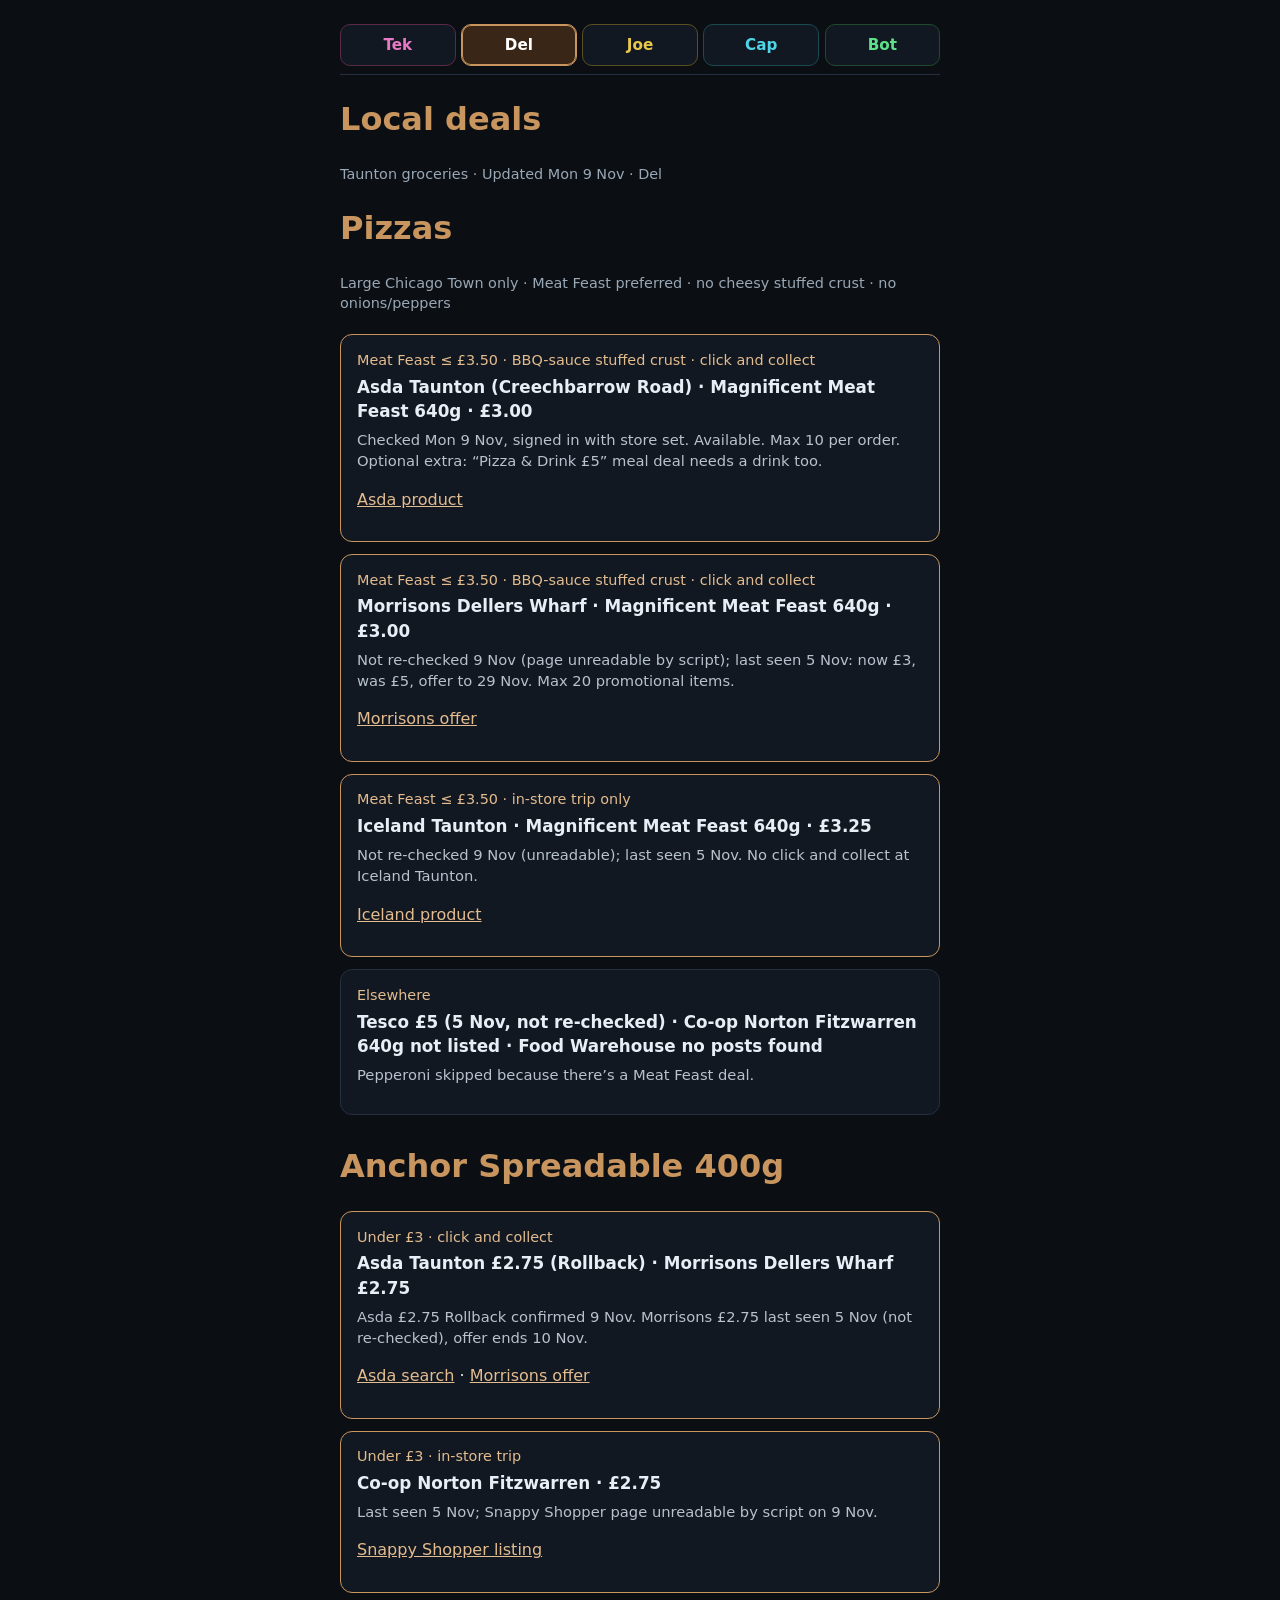
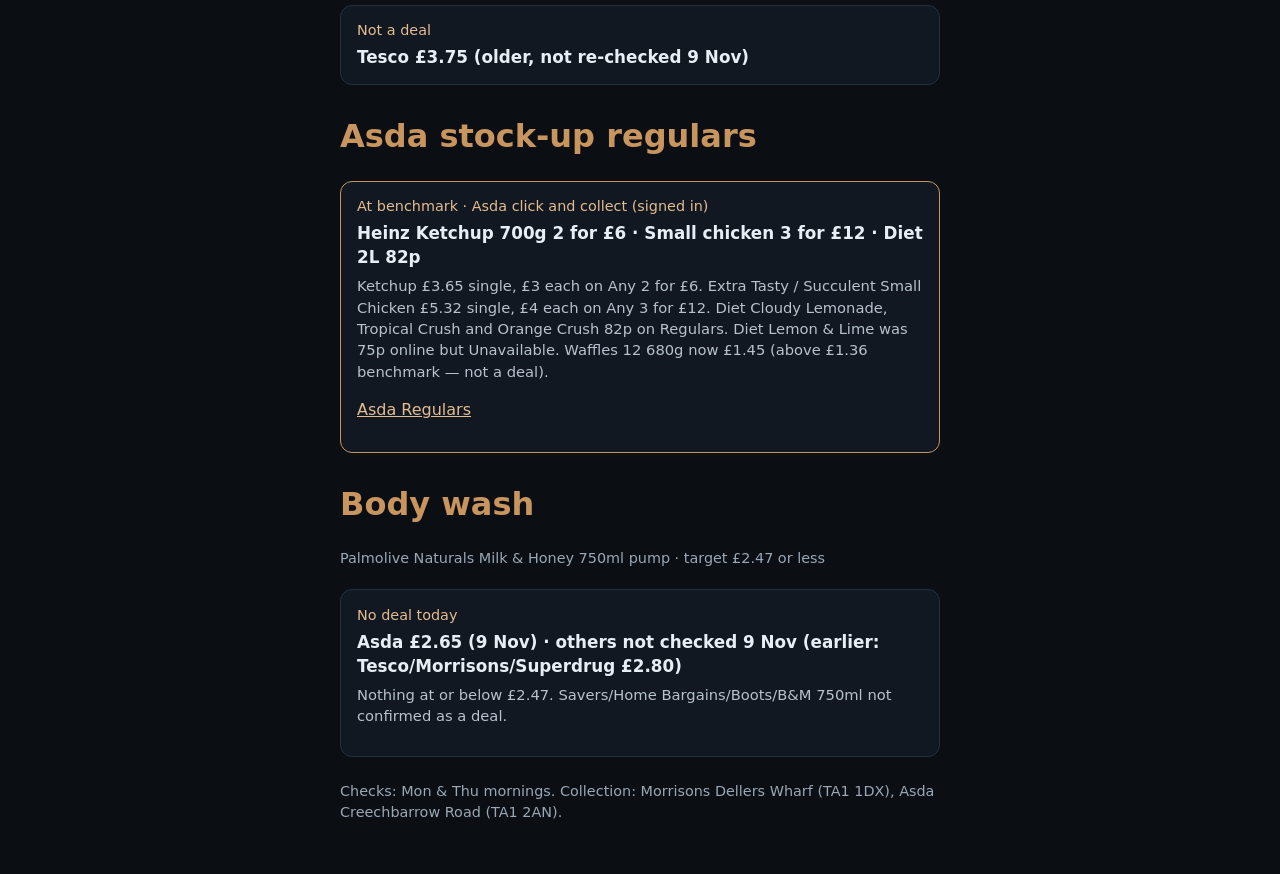
==== bob.html @ 0b863cc0 "Del: deals update 9 Nov" ====
<!DOCTYPE html>
<html lang="en">
<head>
  <meta charset="utf-8" />
  <meta name="viewport" content="width=device-width, initial-scale=1" />
  <title>Alex Hub · Del</title>
  <link rel="stylesheet" href="styles.css" />
</head>
<body class="page-bob">
  <div class="wrap">
    <nav class="tabs" aria-label="Bots">
      <a class="tek" href="tek.html">Tek</a>
      <a class="bob active" href="bob.html">Del</a>
      <a class="joe" href="joe.html">Joe</a>
      <a class="cap" href="cap.html">Cap</a>
      <a class="bot" href="bot.html">Bot</a>
    </nav>

    <h1>Local deals</h1>
    <p class="meta">Taunton groceries · Updated Mon 9 Nov · Del</p>

    <h1 style="margin-top:1.25rem">Pizzas</h1>
    <p class="meta">Large Chicago Town only · Meat Feast preferred · no cheesy stuffed crust · no onions/peppers</p>

    <div class="card soon">
      <div class="when">Meat Feast ≤ £3.50 · BBQ-sauce stuffed crust · click and collect</div>
      <div class="title">Asda Taunton (Creechbarrow Road) · Magnificent Meat Feast 640g · £3.00</div>
      <p class="note">Checked Mon 9 Nov, signed in with store set. Available. Max 10 per order. Optional extra: “Pizza &amp; Drink £5” meal deal needs a drink too.</p>
      <p><a href="https://www.asda.com/groceries/product/frozen-takeaway-stuffed-crust-pizza/chicago-town-takeaway-stuffed-crust-magnificent-meat-feast-large-pizza-640g/9142221">Asda product</a></p>
    </div>

    <div class="card soon">
      <div class="when">Meat Feast ≤ £3.50 · BBQ-sauce stuffed crust · click and collect</div>
      <div class="title">Morrisons Dellers Wharf · Magnificent Meat Feast 640g · £3.00</div>
      <p class="note">Not re-checked 9 Nov (page unreadable by script); last seen 5 Nov: now £3, was £5, offer to 29 Nov. Max 20 promotional items.</p>
      <p><a href="https://groceries.morrisons.com/offers/now-3-was-5/1011061161">Morrisons offer</a></p>
    </div>

    <div class="card soon">
      <div class="when">Meat Feast ≤ £3.50 · in-store trip only</div>
      <div class="title">Iceland Taunton · Magnificent Meat Feast 640g · £3.25</div>
      <p class="note">Not re-checked 9 Nov (unreadable); last seen 5 Nov. No click and collect at Iceland Taunton.</p>
      <p><a href="https://www.iceland.co.uk/p/chicago-town-takeaway-stuffed-crust-magnificent-meat-feast-large-pizza-640g/102921.html">Iceland product</a></p>
    </div>

    <div class="card">
      <div class="when">Elsewhere</div>
      <div class="title">Tesco £5 (5 Nov, not re-checked) · Co-op Norton Fitzwarren 640g not listed · Food Warehouse no posts found</div>
      <p class="note">Pepperoni skipped because there’s a Meat Feast deal.</p>
    </div>

    <h1 style="margin-top:1.75rem">Anchor Spreadable 400g</h1>

    <div class="card soon">
      <div class="when">Under £3 · click and collect</div>
      <div class="title">Asda Taunton £2.75 (Rollback) · Morrisons Dellers Wharf £2.75</div>
      <p class="note">Asda £2.75 Rollback confirmed 9 Nov. Morrisons £2.75 last seen 5 Nov (not re-checked), offer ends 10 Nov.</p>
      <p><a href="https://www.asda.com/groceries/search/anchor%20spreadable">Asda search</a> · <a href="https://groceries.morrisons.com/offers/now-2-75-was-4-10/1010943844">Morrisons offer</a></p>
    </div>

    <div class="card soon">
      <div class="when">Under £3 · in-store trip</div>
      <div class="title">Co-op Norton Fitzwarren · £2.75</div>
      <p class="note">Last seen 5 Nov; Snappy Shopper page unreadable by script on 9 Nov.</p>
      <p><a href="https://www.snappyshopper.co.uk/stores/southern-co-op-norton-fitzwarren-4806/category/butter-spreads-886159/menuItem/anchor-spreadable-400g-20778064">Snappy Shopper listing</a></p>
    </div>

    <div class="card">
      <div class="when">Not a deal</div>
      <div class="title">Tesco £3.75 (older, not re-checked 9 Nov)</div>
    </div>

    <h1 style="margin-top:1.75rem">Asda stock-up regulars</h1>
    <div class="card soon">
      <div class="when">At benchmark · Asda click and collect (signed in)</div>
      <div class="title">Heinz Ketchup 700g 2 for £6 · Small chicken 3 for £12 · Diet 2L 82p</div>
      <p class="note">Ketchup £3.65 single, £3 each on Any 2 for £6. Extra Tasty / Succulent Small Chicken £5.32 single, £4 each on Any 3 for £12. Diet Cloudy Lemonade, Tropical Crush and Orange Crush 82p on Regulars. Diet Lemon &amp; Lime was 75p online but Unavailable. Waffles 12 680g now £1.45 (above £1.36 benchmark — not a deal).</p>
      <p><a href="https://www.asda.com/groceries/favourites-lists/regulars">Asda Regulars</a></p>
    </div>

    <h1 style="margin-top:1.75rem">Body wash</h1>
    <p class="meta">Palmolive Naturals Milk &amp; Honey 750ml pump · target £2.47 or less</p>
    <div class="card">
      <div class="when">No deal today</div>
      <div class="title">Asda £2.65 (9 Nov) · others not checked 9 Nov (earlier: Tesco/Morrisons/Superdrug £2.80)</div>
      <p class="note">Nothing at or below £2.47. Savers/Home Bargains/Boots/B&amp;M 750ml not confirmed as a deal.</p>
    </div>

    <p class="meta" style="margin-top:1.5rem">Checks: Mon &amp; Thu mornings. Collection: Morrisons Dellers Wharf (TA1 1DX), Asda Creechbarrow Road (TA1 2AN).</p>
  </div>
</body>
</html>
---- styles.css ----
:root { color-scheme: light dark; }
* { box-sizing: border-box; }
body {
  font-family: system-ui, -apple-system, Segoe UI, Roboto, sans-serif;
  margin: 0;
  padding: 0;
  line-height: 1.45;
  background: #0b0f14;
  color: #e8eef5;
}
.wrap {
  max-width: 40rem;
  margin-inline: auto;
  padding: 0.75rem 1.25rem 2rem;
}
.tabs {
  display: flex;
  gap: 0.35rem;
  position: sticky;
  top: 0;
  z-index: 10;
  background: #0b0f14;
  padding: 0.75rem 0 0.5rem;
  border-bottom: 1px solid #243040;
  margin-bottom: 1rem;
}
.tabs a {
  flex: 1;
  text-align: center;
  text-decoration: none;
  color: #9aa7b5;
  font-weight: 600;
  font-size: 0.95rem;
  padding: 0.55rem 0.4rem;
  border-radius: 10px;
  background: #121821;
  border: 1px solid #243040;
}
/* Bot colours from Grok Bot profiles */
.tabs a.tek { color: #e879c7; border-color: #5a2a4a; }
.tabs a.bob { color: #c8955f; border-color: #4a3220; }
.tabs a.joe { color: #e8c84a; border-color: #5a4f20; }
.tabs a.active.tek {
  color: #fff;
  background: #4a1838;
  border-color: #e879c7;
  box-shadow: 0 0 0 1px #e879c7 inset;
}
.tabs a.active.bob {
  color: #fff;
  background: #3a2616;
  border-color: #c8955f;
  box-shadow: 0 0 0 1px #c8955f inset;
}
.tabs a.active.joe {
  color: #1a1600;
  background: #e8c84a;
  border-color: #e8c84a;
}
body.page-tek h1 { color: #e879c7; }
body.page-bob h1 { color: #c8955f; }
body.page-joe h1 { color: #e8c84a; }
.event, .card {
  border: 1px solid #243040;
  border-radius: 12px;
  padding: 0.9rem 1rem;
  margin: 0.75rem 0;
  background: #121821;
}
body.page-tek .event.soon { border-color: #e879c7; }
body.page-bob .event.soon, body.page-bob .card.highlight, body.page-bob .card.soon { border-color: #c8955f; }
body.page-joe .event.soon, body.page-joe .card.highlight { border-color: #e8c84a; }
.when { color: #9ec1ff; font-size: 0.9rem; margin-bottom: 0.25rem; }
body.page-tek .when { color: #f0a8d8; }
body.page-bob .when { color: #e3bc8f; }
body.page-bob a { color: #e3bc8f; }
body.page-joe .when { color: #f0d878; }
.title { font-weight: 650; font-size: 1.05rem; }
.note { color: #b7c2cd; font-size: 0.92rem; margin-top: 0.35rem; }
.meta { color: #9aa7b5; font-size: 0.9rem; margin-bottom: 1.25rem; }
a { color: #7db3ff; }
body.page-tek a { color: #f0a8d8; }
body.page-joe a { color: #f0d878; }
.placeholder {
  color: #9aa7b5;
  border: 1px dashed #243040;
  border-radius: 12px;
  padding: 1.25rem 1rem;
  background: #10161e;
}

.bell { font-style: normal; margin-left: 0.25rem; }

.tabs a.cap { color: #4fd4e8; border-color: #1a4a52; }
.tabs a.active.cap {
  color: #041418;
  background: #4fd4e8;
  border-color: #4fd4e8;
}
body.page-cap h1 { color: #4fd4e8; }
body.page-cap .event.soon, body.page-cap .card.highlight { border-color: #4fd4e8; }
body.page-cap .when { color: #9ae8f2; }
body.page-cap a { color: #9ae8f2; }

.tabs a.bot { color: #5ee08a; border-color: #1f4a2c; }
.tabs a.active.bot {
  color: #04140a;
  background: #5ee08a;
  border-color: #5ee08a;
}
body.page-bot h1 { color: #5ee08a; }
body.page-bot .event.soon, body.page-bot .card.highlight { border-color: #5ee08a; }
body.page-bot .when { color: #a3f0bd; }
body.page-bot a { color: #a3f0bd; }
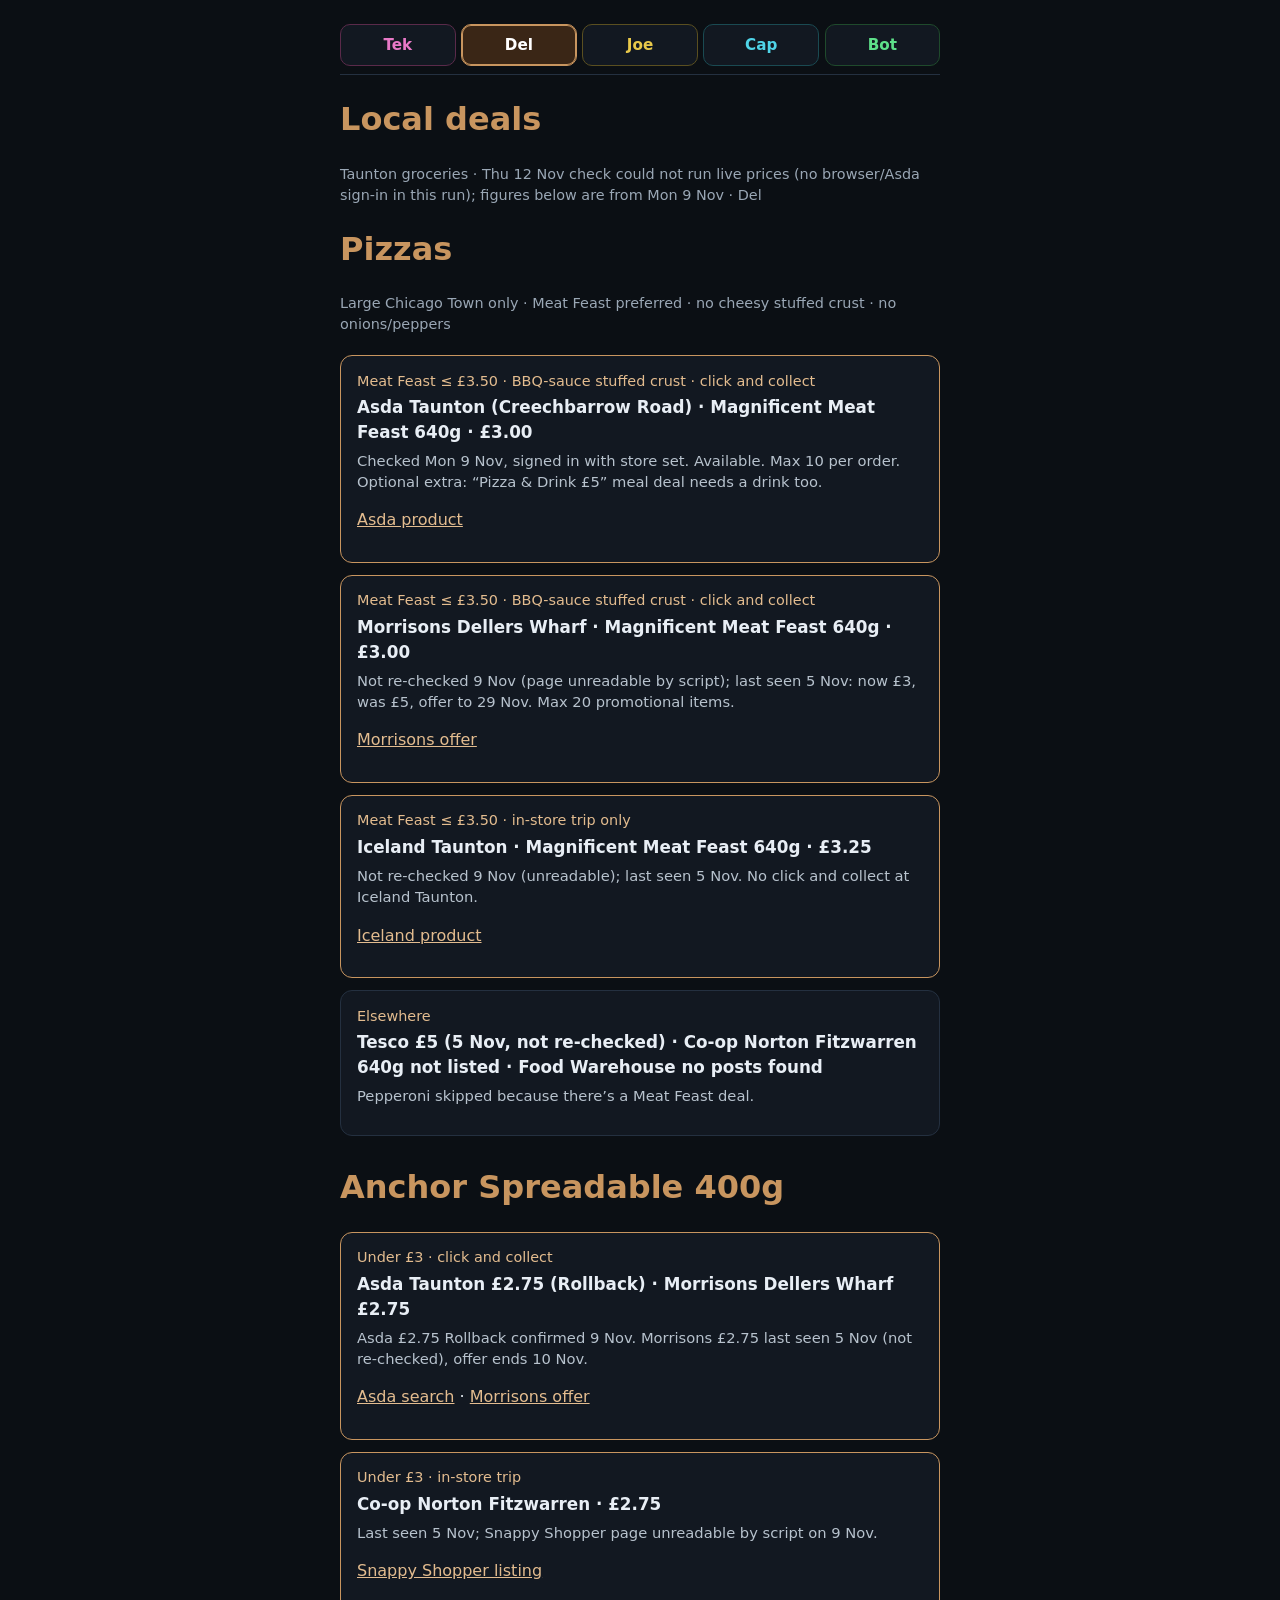
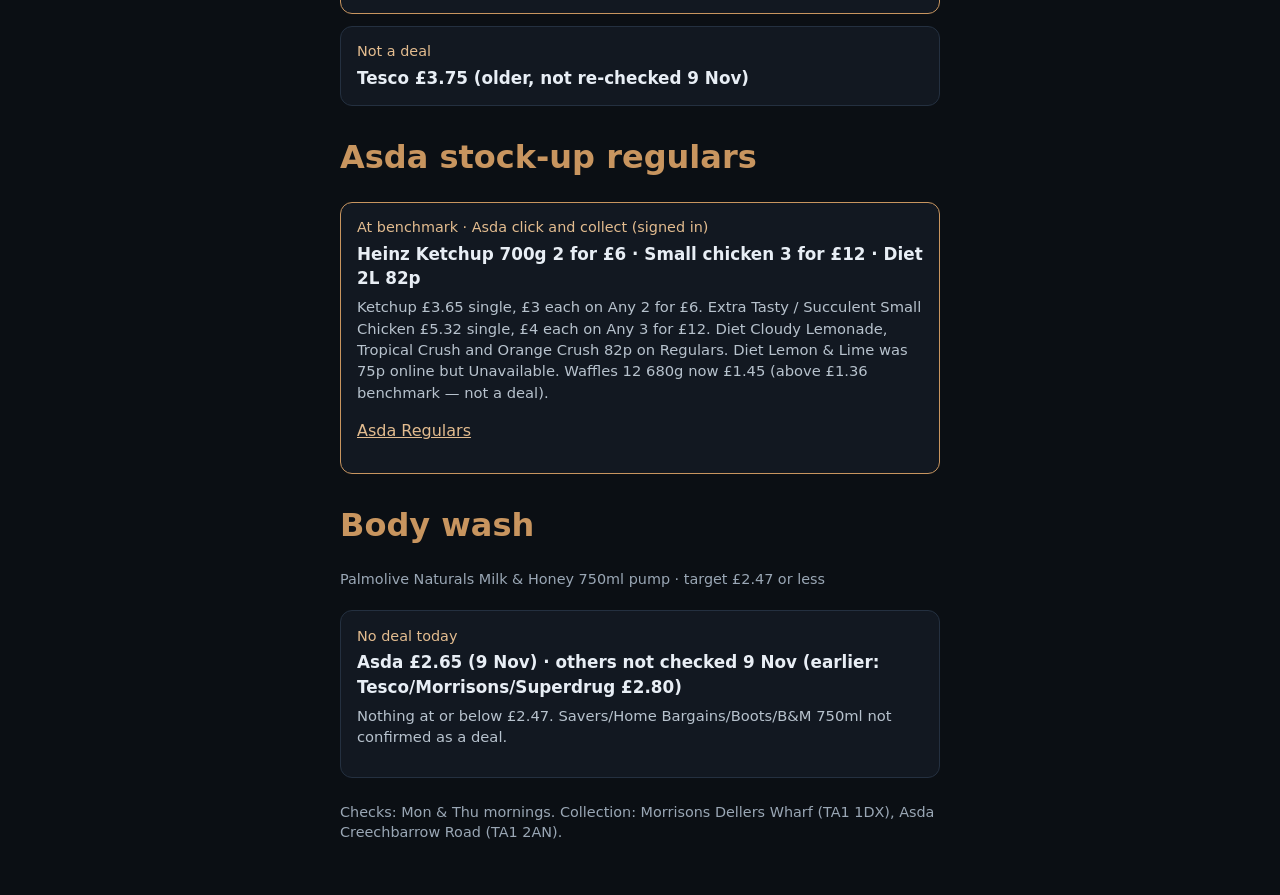
==== commit b42cc48a: "Del: note 12 Nov check incomplete" ====
--- a/bob.html
+++ b/bob.html
@@ -17,7 +17,7 @@
     </nav>
 
     <h1>Local deals</h1>
-    <p class="meta">Taunton groceries · Updated Mon 9 Nov · Del</p>
+    <p class="meta">Taunton groceries · Thu 12 Nov check could not run live prices (no browser/Asda sign-in in this run); figures below are from Mon 9 Nov · Del</p>
 
     <h1 style="margin-top:1.25rem">Pizzas</h1>
     <p class="meta">Large Chicago Town only · Meat Feast preferred · no cheesy stuffed crust · no onions/peppers</p>
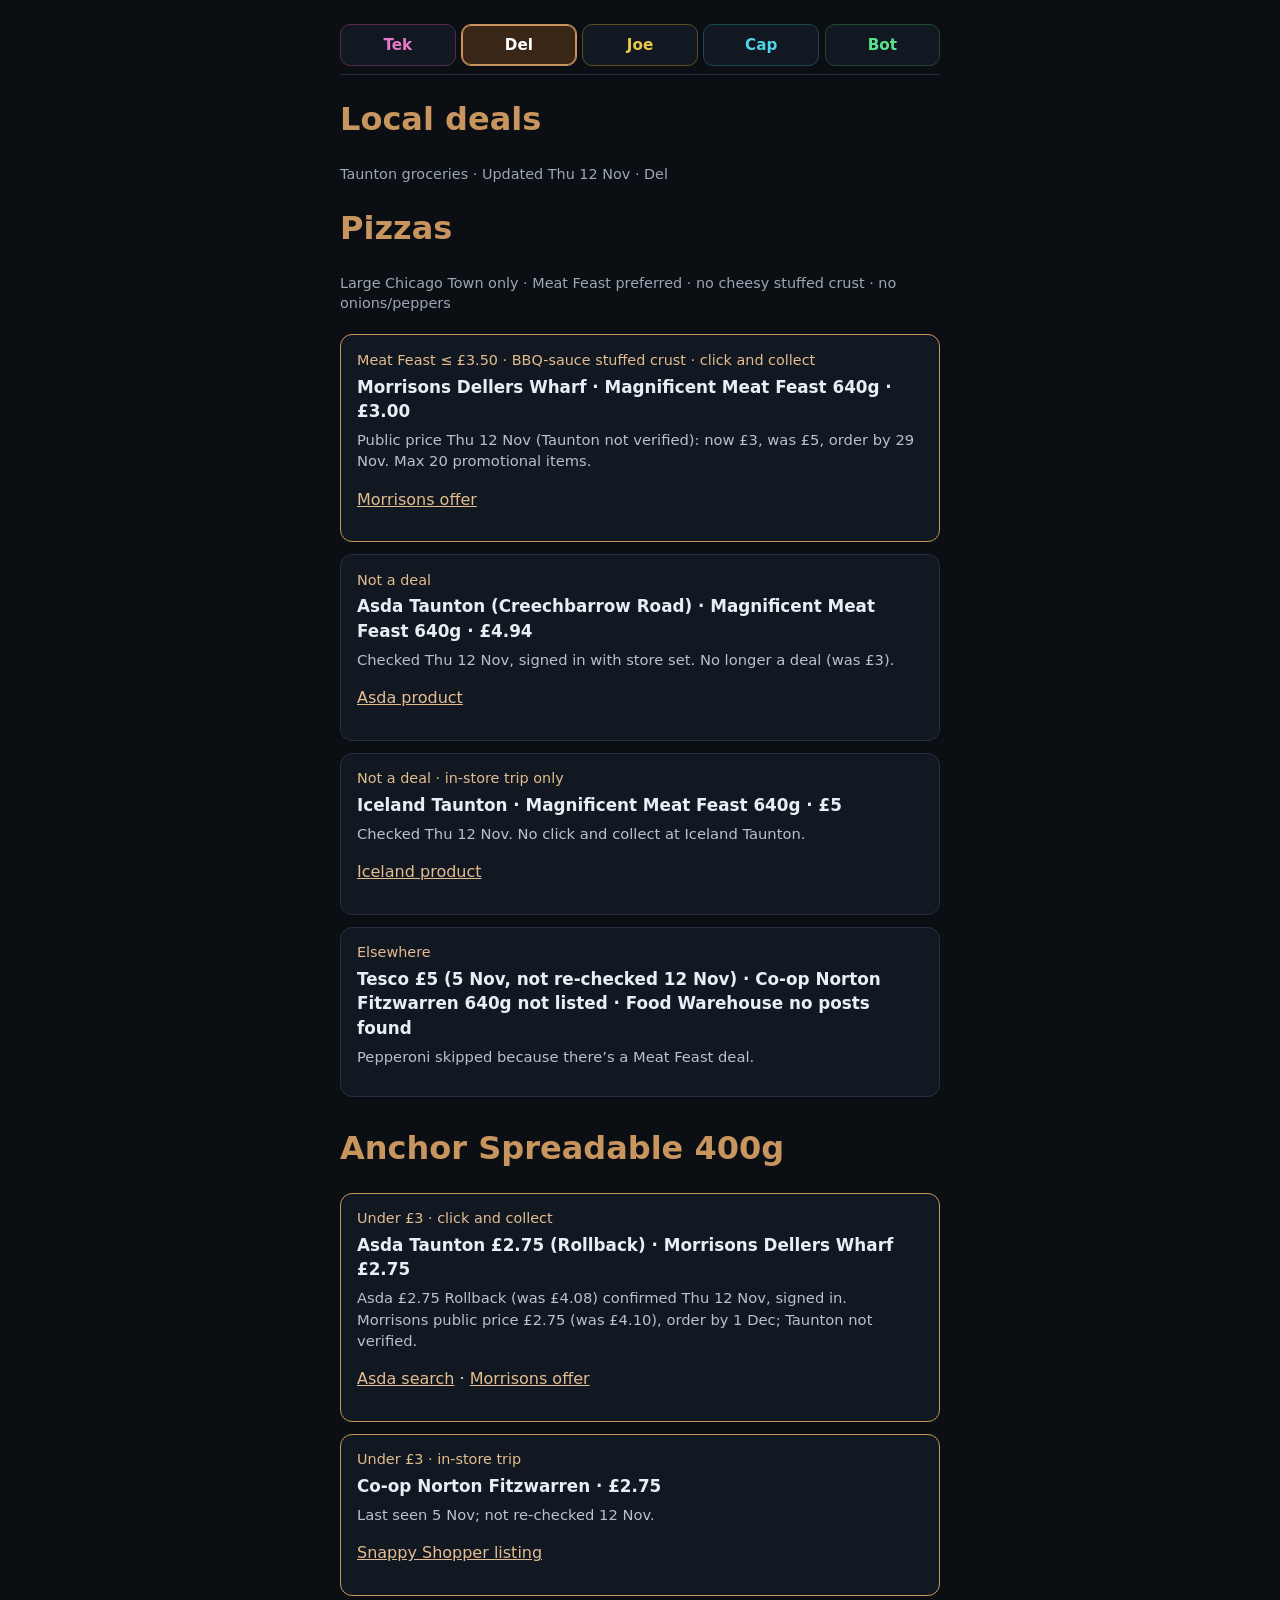
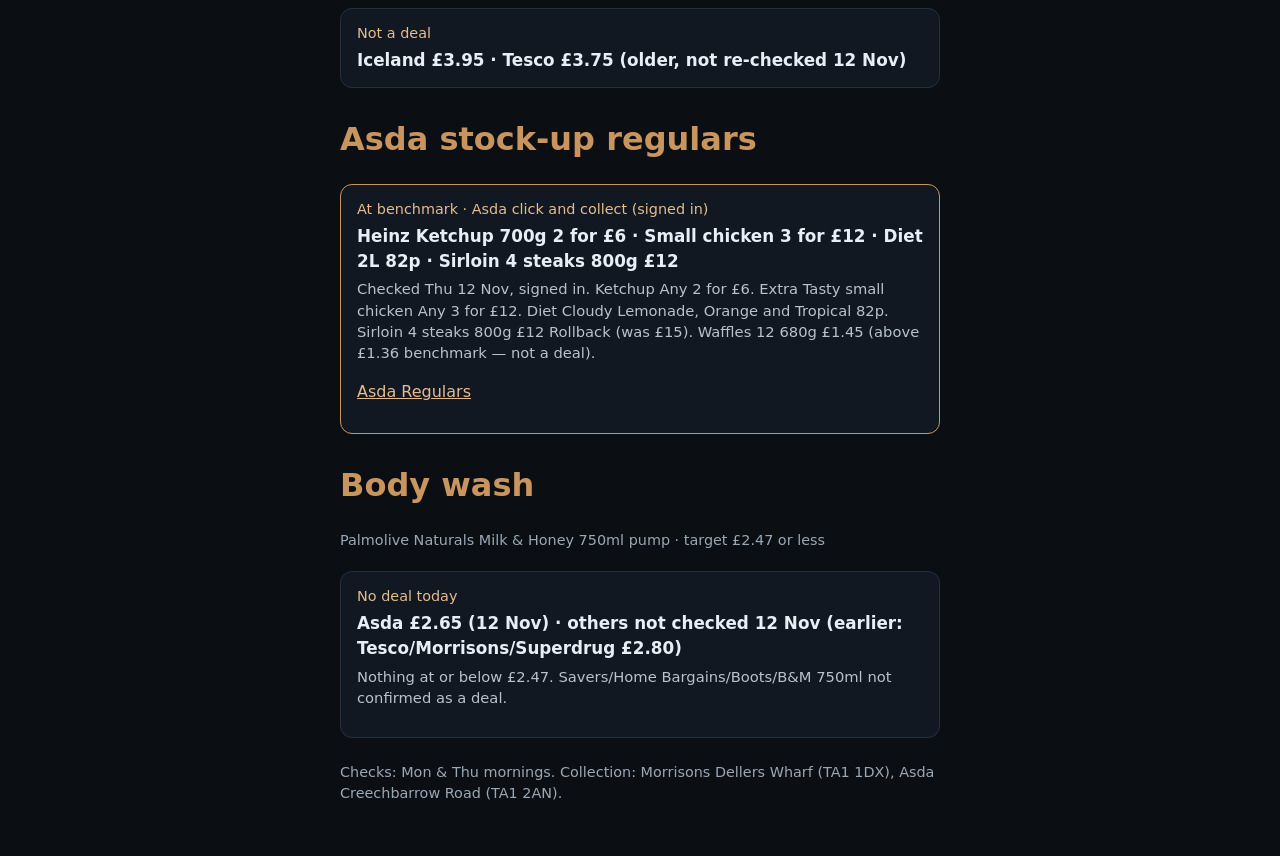
==== commit cbba81bf: "Del: deals update Thu 12 Nov Replace the incomplete-check note with live prices: Asda Meat Feast no " ====
--- a/bob.html
+++ b/bob.html
@@ -17,35 +17,35 @@
     </nav>
 
     <h1>Local deals</h1>
-    <p class="meta">Taunton groceries · Thu 12 Nov check could not run live prices (no browser/Asda sign-in in this run); figures below are from Mon 9 Nov · Del</p>
+    <p class="meta">Taunton groceries · Updated Thu 12 Nov · Del</p>
 
     <h1 style="margin-top:1.25rem">Pizzas</h1>
     <p class="meta">Large Chicago Town only · Meat Feast preferred · no cheesy stuffed crust · no onions/peppers</p>
 
     <div class="card soon">
       <div class="when">Meat Feast ≤ £3.50 · BBQ-sauce stuffed crust · click and collect</div>
-      <div class="title">Asda Taunton (Creechbarrow Road) · Magnificent Meat Feast 640g · £3.00</div>
-      <p class="note">Checked Mon 9 Nov, signed in with store set. Available. Max 10 per order. Optional extra: “Pizza &amp; Drink £5” meal deal needs a drink too.</p>
+      <div class="title">Morrisons Dellers Wharf · Magnificent Meat Feast 640g · £3.00</div>
+      <p class="note">Public price Thu 12 Nov (Taunton not verified): now £3, was £5, order by 29 Nov. Max 20 promotional items.</p>
+      <p><a href="https://groceries.morrisons.com/offers/now-3-was-5/1011061161">Morrisons offer</a></p>
+    </div>
+
+    <div class="card">
+      <div class="when">Not a deal</div>
+      <div class="title">Asda Taunton (Creechbarrow Road) · Magnificent Meat Feast 640g · £4.94</div>
+      <p class="note">Checked Thu 12 Nov, signed in with store set. No longer a deal (was £3).</p>
       <p><a href="https://www.asda.com/groceries/product/frozen-takeaway-stuffed-crust-pizza/chicago-town-takeaway-stuffed-crust-magnificent-meat-feast-large-pizza-640g/9142221">Asda product</a></p>
     </div>
 
-    <div class="card soon">
-      <div class="when">Meat Feast ≤ £3.50 · BBQ-sauce stuffed crust · click and collect</div>
-      <div class="title">Morrisons Dellers Wharf · Magnificent Meat Feast 640g · £3.00</div>
-      <p class="note">Not re-checked 9 Nov (page unreadable by script); last seen 5 Nov: now £3, was £5, offer to 29 Nov. Max 20 promotional items.</p>
-      <p><a href="https://groceries.morrisons.com/offers/now-3-was-5/1011061161">Morrisons offer</a></p>
-    </div>
-
-    <div class="card soon">
-      <div class="when">Meat Feast ≤ £3.50 · in-store trip only</div>
-      <div class="title">Iceland Taunton · Magnificent Meat Feast 640g · £3.25</div>
-      <p class="note">Not re-checked 9 Nov (unreadable); last seen 5 Nov. No click and collect at Iceland Taunton.</p>
+    <div class="card">
+      <div class="when">Not a deal · in-store trip only</div>
+      <div class="title">Iceland Taunton · Magnificent Meat Feast 640g · £5</div>
+      <p class="note">Checked Thu 12 Nov. No click and collect at Iceland Taunton.</p>
       <p><a href="https://www.iceland.co.uk/p/chicago-town-takeaway-stuffed-crust-magnificent-meat-feast-large-pizza-640g/102921.html">Iceland product</a></p>
     </div>
 
     <div class="card">
       <div class="when">Elsewhere</div>
-      <div class="title">Tesco £5 (5 Nov, not re-checked) · Co-op Norton Fitzwarren 640g not listed · Food Warehouse no posts found</div>
+      <div class="title">Tesco £5 (5 Nov, not re-checked 12 Nov) · Co-op Norton Fitzwarren 640g not listed · Food Warehouse no posts found</div>
       <p class="note">Pepperoni skipped because there’s a Meat Feast deal.</p>
     </div>
 
@@ -54,27 +54,27 @@
     <div class="card soon">
       <div class="when">Under £3 · click and collect</div>
       <div class="title">Asda Taunton £2.75 (Rollback) · Morrisons Dellers Wharf £2.75</div>
-      <p class="note">Asda £2.75 Rollback confirmed 9 Nov. Morrisons £2.75 last seen 5 Nov (not re-checked), offer ends 10 Nov.</p>
+      <p class="note">Asda £2.75 Rollback (was £4.08) confirmed Thu 12 Nov, signed in. Morrisons public price £2.75 (was £4.10), order by 1 Dec; Taunton not verified.</p>
       <p><a href="https://www.asda.com/groceries/search/anchor%20spreadable">Asda search</a> · <a href="https://groceries.morrisons.com/offers/now-2-75-was-4-10/1010943844">Morrisons offer</a></p>
     </div>
 
     <div class="card soon">
       <div class="when">Under £3 · in-store trip</div>
       <div class="title">Co-op Norton Fitzwarren · £2.75</div>
-      <p class="note">Last seen 5 Nov; Snappy Shopper page unreadable by script on 9 Nov.</p>
+      <p class="note">Last seen 5 Nov; not re-checked 12 Nov.</p>
       <p><a href="https://www.snappyshopper.co.uk/stores/southern-co-op-norton-fitzwarren-4806/category/butter-spreads-886159/menuItem/anchor-spreadable-400g-20778064">Snappy Shopper listing</a></p>
     </div>
 
     <div class="card">
       <div class="when">Not a deal</div>
-      <div class="title">Tesco £3.75 (older, not re-checked 9 Nov)</div>
+      <div class="title">Iceland £3.95 · Tesco £3.75 (older, not re-checked 12 Nov)</div>
     </div>
 
     <h1 style="margin-top:1.75rem">Asda stock-up regulars</h1>
     <div class="card soon">
       <div class="when">At benchmark · Asda click and collect (signed in)</div>
-      <div class="title">Heinz Ketchup 700g 2 for £6 · Small chicken 3 for £12 · Diet 2L 82p</div>
-      <p class="note">Ketchup £3.65 single, £3 each on Any 2 for £6. Extra Tasty / Succulent Small Chicken £5.32 single, £4 each on Any 3 for £12. Diet Cloudy Lemonade, Tropical Crush and Orange Crush 82p on Regulars. Diet Lemon &amp; Lime was 75p online but Unavailable. Waffles 12 680g now £1.45 (above £1.36 benchmark — not a deal).</p>
+      <div class="title">Heinz Ketchup 700g 2 for £6 · Small chicken 3 for £12 · Diet 2L 82p · Sirloin 4 steaks 800g £12</div>
+      <p class="note">Checked Thu 12 Nov, signed in. Ketchup Any 2 for £6. Extra Tasty small chicken Any 3 for £12. Diet Cloudy Lemonade, Orange and Tropical 82p. Sirloin 4 steaks 800g £12 Rollback (was £15). Waffles 12 680g £1.45 (above £1.36 benchmark — not a deal).</p>
       <p><a href="https://www.asda.com/groceries/favourites-lists/regulars">Asda Regulars</a></p>
     </div>
 
@@ -82,7 +82,7 @@
     <p class="meta">Palmolive Naturals Milk &amp; Honey 750ml pump · target £2.47 or less</p>
     <div class="card">
       <div class="when">No deal today</div>
-      <div class="title">Asda £2.65 (9 Nov) · others not checked 9 Nov (earlier: Tesco/Morrisons/Superdrug £2.80)</div>
+      <div class="title">Asda £2.65 (12 Nov) · others not checked 12 Nov (earlier: Tesco/Morrisons/Superdrug £2.80)</div>
       <p class="note">Nothing at or below £2.47. Savers/Home Bargains/Boots/B&amp;M 750ml not confirmed as a deal.</p>
     </div>
 
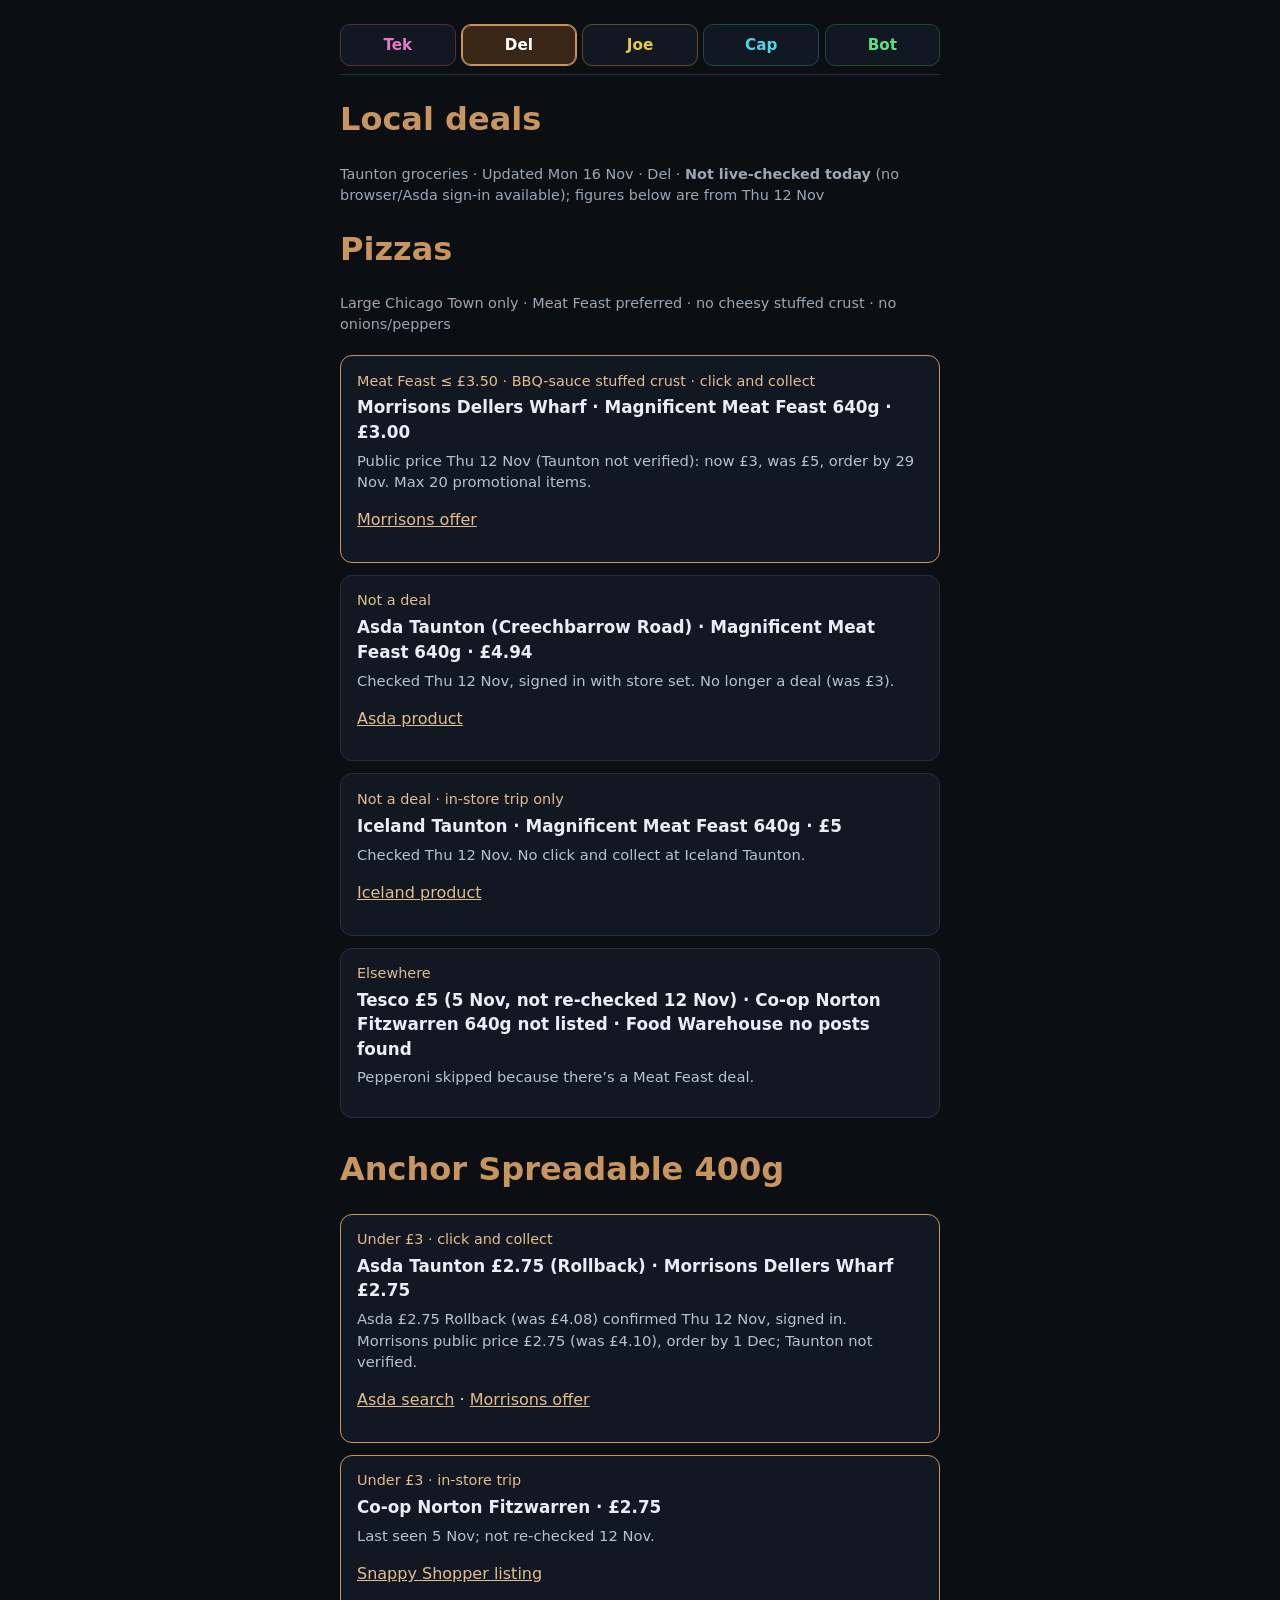
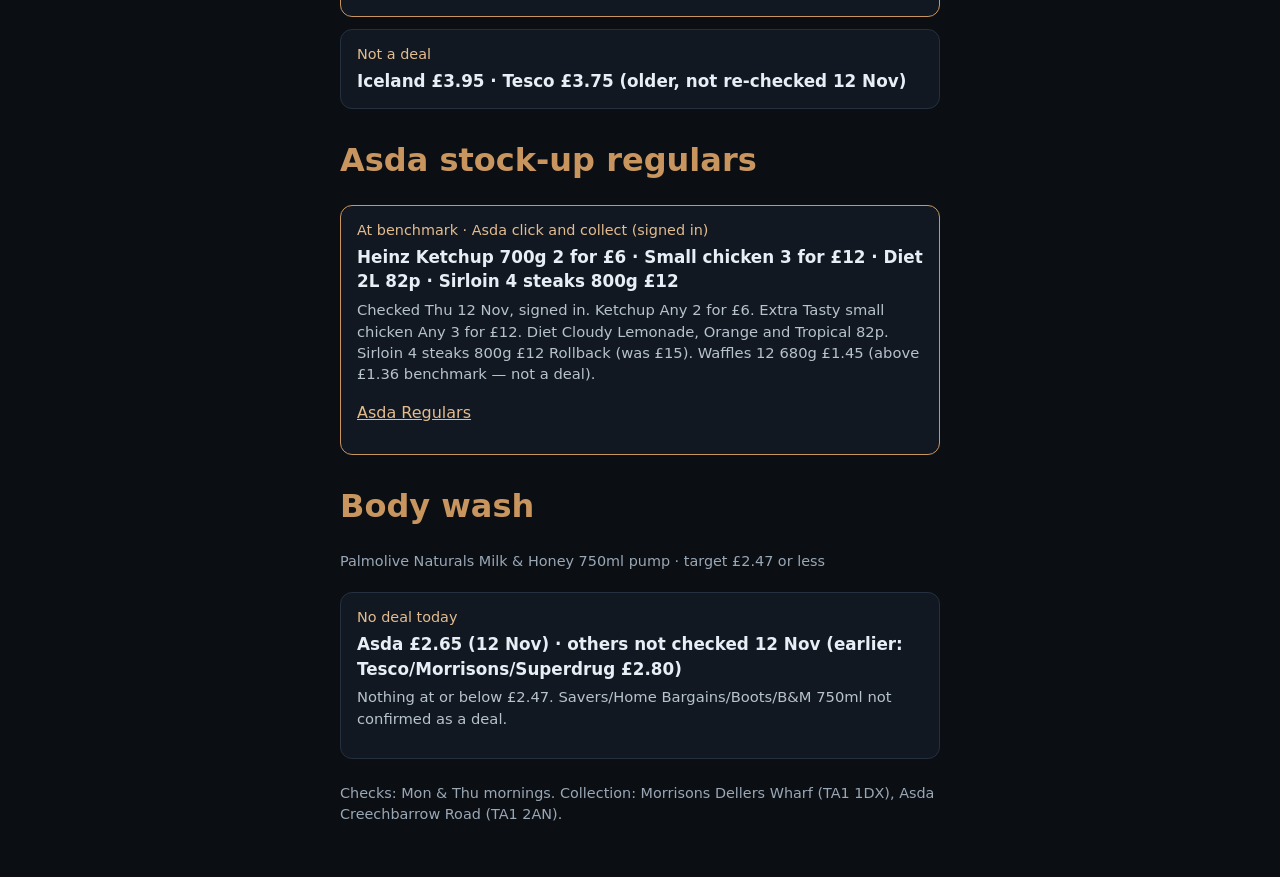
==== commit 1e00ae66: "Del: 16 Nov deal check not live-checked" ====
--- a/bob.html
+++ b/bob.html
@@ -17,7 +17,7 @@
     </nav>
 
     <h1>Local deals</h1>
-    <p class="meta">Taunton groceries · Updated Thu 12 Nov · Del</p>
+    <p class="meta">Taunton groceries · Updated Mon 16 Nov · Del · <strong>Not live-checked today</strong> (no browser/Asda sign-in available); figures below are from Thu 12 Nov</p>
 
     <h1 style="margin-top:1.25rem">Pizzas</h1>
     <p class="meta">Large Chicago Town only · Meat Feast preferred · no cheesy stuffed crust · no onions/peppers</p>
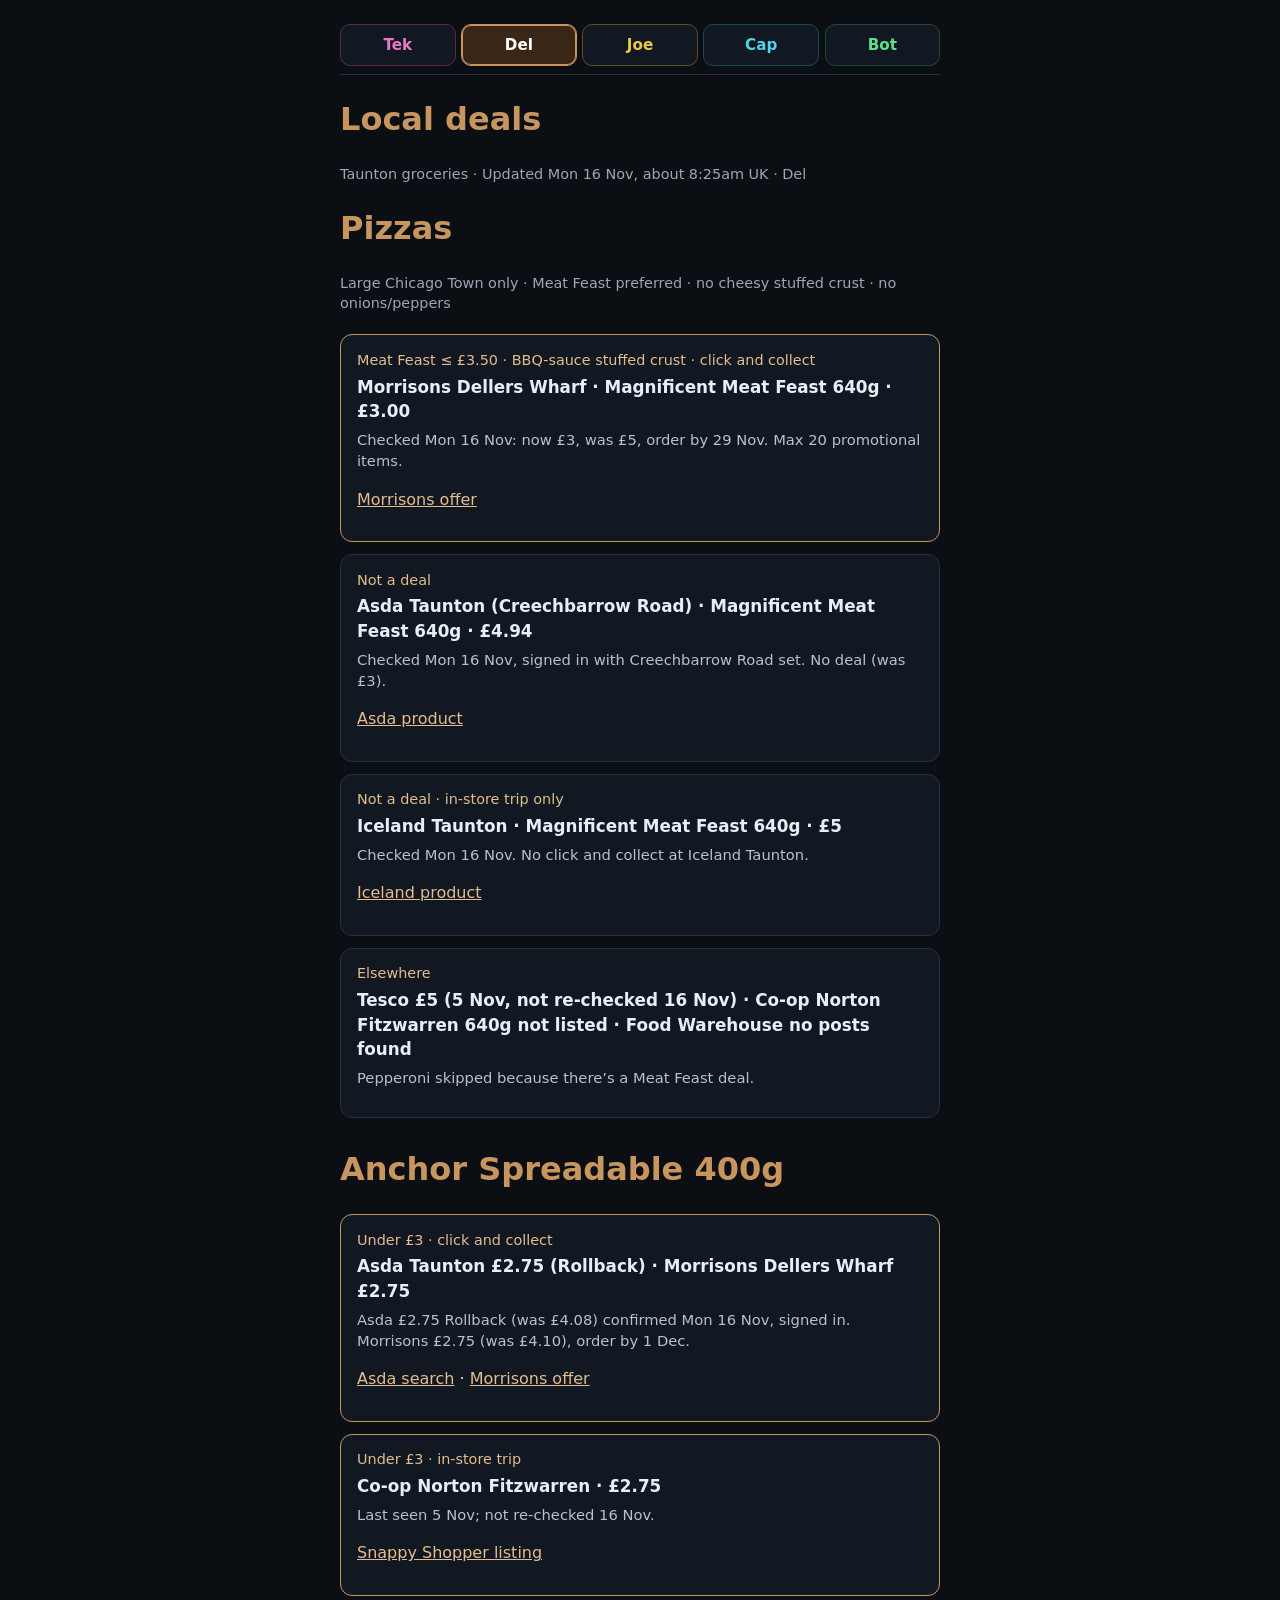
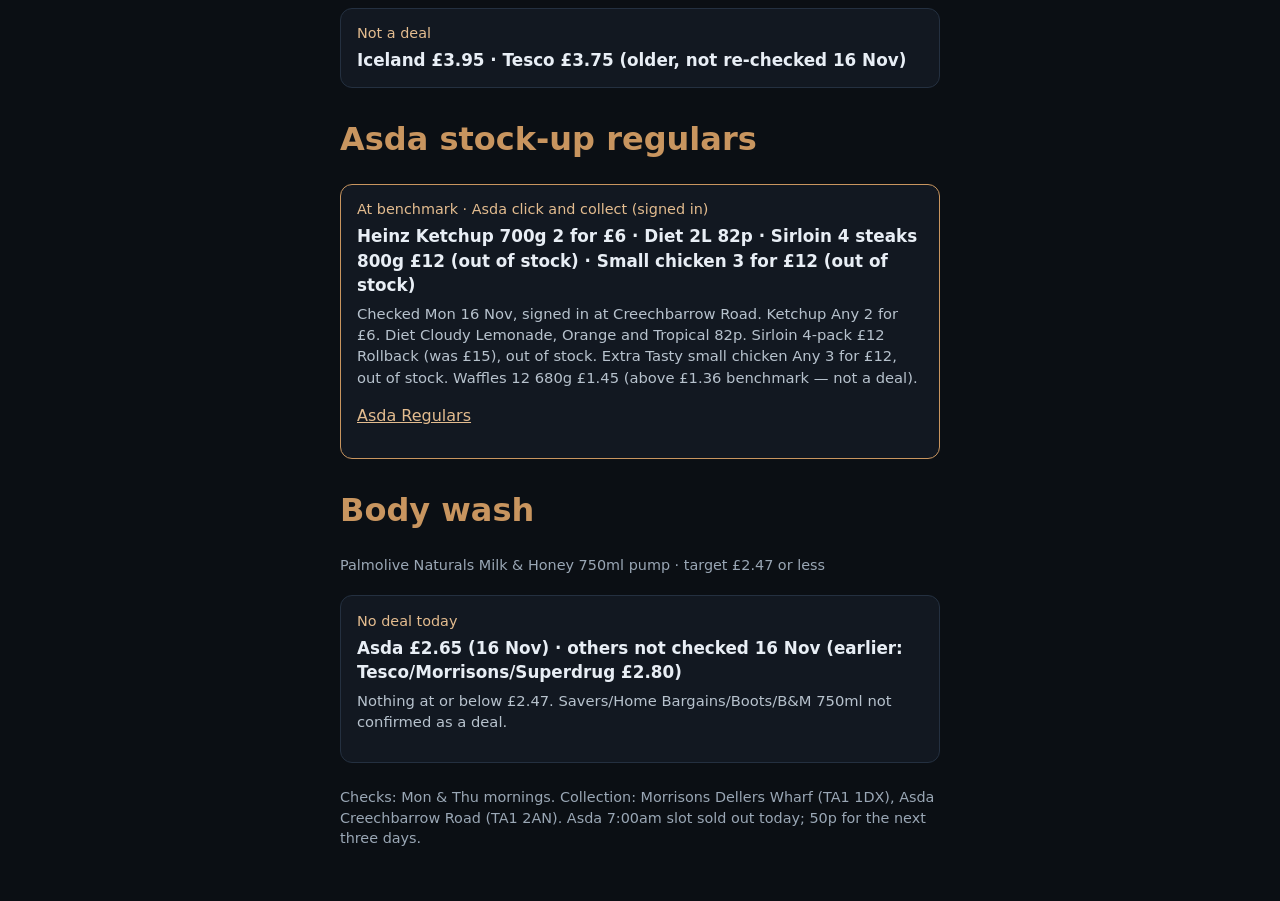
==== commit 9fbf669d: "Del: deals update Mon 16 Nov Replace the not-live-checked flag with live Asda, Morrisons and Iceland" ====
--- a/bob.html
+++ b/bob.html
@@ -17,7 +17,7 @@
     </nav>
 
     <h1>Local deals</h1>
-    <p class="meta">Taunton groceries · Updated Mon 16 Nov · Del · <strong>Not live-checked today</strong> (no browser/Asda sign-in available); figures below are from Thu 12 Nov</p>
+    <p class="meta">Taunton groceries · Updated Mon 16 Nov, about 8:25am UK · Del</p>
 
     <h1 style="margin-top:1.25rem">Pizzas</h1>
     <p class="meta">Large Chicago Town only · Meat Feast preferred · no cheesy stuffed crust · no onions/peppers</p>
@@ -25,27 +25,27 @@
     <div class="card soon">
       <div class="when">Meat Feast ≤ £3.50 · BBQ-sauce stuffed crust · click and collect</div>
       <div class="title">Morrisons Dellers Wharf · Magnificent Meat Feast 640g · £3.00</div>
-      <p class="note">Public price Thu 12 Nov (Taunton not verified): now £3, was £5, order by 29 Nov. Max 20 promotional items.</p>
+      <p class="note">Checked Mon 16 Nov: now £3, was £5, order by 29 Nov. Max 20 promotional items.</p>
       <p><a href="https://groceries.morrisons.com/offers/now-3-was-5/1011061161">Morrisons offer</a></p>
     </div>
 
     <div class="card">
       <div class="when">Not a deal</div>
       <div class="title">Asda Taunton (Creechbarrow Road) · Magnificent Meat Feast 640g · £4.94</div>
-      <p class="note">Checked Thu 12 Nov, signed in with store set. No longer a deal (was £3).</p>
+      <p class="note">Checked Mon 16 Nov, signed in with Creechbarrow Road set. No deal (was £3).</p>
       <p><a href="https://www.asda.com/groceries/product/frozen-takeaway-stuffed-crust-pizza/chicago-town-takeaway-stuffed-crust-magnificent-meat-feast-large-pizza-640g/9142221">Asda product</a></p>
     </div>
 
     <div class="card">
       <div class="when">Not a deal · in-store trip only</div>
       <div class="title">Iceland Taunton · Magnificent Meat Feast 640g · £5</div>
-      <p class="note">Checked Thu 12 Nov. No click and collect at Iceland Taunton.</p>
+      <p class="note">Checked Mon 16 Nov. No click and collect at Iceland Taunton.</p>
       <p><a href="https://www.iceland.co.uk/p/chicago-town-takeaway-stuffed-crust-magnificent-meat-feast-large-pizza-640g/102921.html">Iceland product</a></p>
     </div>
 
     <div class="card">
       <div class="when">Elsewhere</div>
-      <div class="title">Tesco £5 (5 Nov, not re-checked 12 Nov) · Co-op Norton Fitzwarren 640g not listed · Food Warehouse no posts found</div>
+      <div class="title">Tesco £5 (5 Nov, not re-checked 16 Nov) · Co-op Norton Fitzwarren 640g not listed · Food Warehouse no posts found</div>
       <p class="note">Pepperoni skipped because there’s a Meat Feast deal.</p>
     </div>
 
@@ -54,27 +54,27 @@
     <div class="card soon">
       <div class="when">Under £3 · click and collect</div>
       <div class="title">Asda Taunton £2.75 (Rollback) · Morrisons Dellers Wharf £2.75</div>
-      <p class="note">Asda £2.75 Rollback (was £4.08) confirmed Thu 12 Nov, signed in. Morrisons public price £2.75 (was £4.10), order by 1 Dec; Taunton not verified.</p>
+      <p class="note">Asda £2.75 Rollback (was £4.08) confirmed Mon 16 Nov, signed in. Morrisons £2.75 (was £4.10), order by 1 Dec.</p>
       <p><a href="https://www.asda.com/groceries/search/anchor%20spreadable">Asda search</a> · <a href="https://groceries.morrisons.com/offers/now-2-75-was-4-10/1010943844">Morrisons offer</a></p>
     </div>
 
     <div class="card soon">
       <div class="when">Under £3 · in-store trip</div>
       <div class="title">Co-op Norton Fitzwarren · £2.75</div>
-      <p class="note">Last seen 5 Nov; not re-checked 12 Nov.</p>
+      <p class="note">Last seen 5 Nov; not re-checked 16 Nov.</p>
       <p><a href="https://www.snappyshopper.co.uk/stores/southern-co-op-norton-fitzwarren-4806/category/butter-spreads-886159/menuItem/anchor-spreadable-400g-20778064">Snappy Shopper listing</a></p>
     </div>
 
     <div class="card">
       <div class="when">Not a deal</div>
-      <div class="title">Iceland £3.95 · Tesco £3.75 (older, not re-checked 12 Nov)</div>
+      <div class="title">Iceland £3.95 · Tesco £3.75 (older, not re-checked 16 Nov)</div>
     </div>
 
     <h1 style="margin-top:1.75rem">Asda stock-up regulars</h1>
     <div class="card soon">
       <div class="when">At benchmark · Asda click and collect (signed in)</div>
-      <div class="title">Heinz Ketchup 700g 2 for £6 · Small chicken 3 for £12 · Diet 2L 82p · Sirloin 4 steaks 800g £12</div>
-      <p class="note">Checked Thu 12 Nov, signed in. Ketchup Any 2 for £6. Extra Tasty small chicken Any 3 for £12. Diet Cloudy Lemonade, Orange and Tropical 82p. Sirloin 4 steaks 800g £12 Rollback (was £15). Waffles 12 680g £1.45 (above £1.36 benchmark — not a deal).</p>
+      <div class="title">Heinz Ketchup 700g 2 for £6 · Diet 2L 82p · Sirloin 4 steaks 800g £12 (out of stock) · Small chicken 3 for £12 (out of stock)</div>
+      <p class="note">Checked Mon 16 Nov, signed in at Creechbarrow Road. Ketchup Any 2 for £6. Diet Cloudy Lemonade, Orange and Tropical 82p. Sirloin 4-pack £12 Rollback (was £15), out of stock. Extra Tasty small chicken Any 3 for £12, out of stock. Waffles 12 680g £1.45 (above £1.36 benchmark — not a deal).</p>
       <p><a href="https://www.asda.com/groceries/favourites-lists/regulars">Asda Regulars</a></p>
     </div>
 
@@ -82,11 +82,11 @@
     <p class="meta">Palmolive Naturals Milk &amp; Honey 750ml pump · target £2.47 or less</p>
     <div class="card">
       <div class="when">No deal today</div>
-      <div class="title">Asda £2.65 (12 Nov) · others not checked 12 Nov (earlier: Tesco/Morrisons/Superdrug £2.80)</div>
+      <div class="title">Asda £2.65 (16 Nov) · others not checked 16 Nov (earlier: Tesco/Morrisons/Superdrug £2.80)</div>
       <p class="note">Nothing at or below £2.47. Savers/Home Bargains/Boots/B&amp;M 750ml not confirmed as a deal.</p>
     </div>
 
-    <p class="meta" style="margin-top:1.5rem">Checks: Mon &amp; Thu mornings. Collection: Morrisons Dellers Wharf (TA1 1DX), Asda Creechbarrow Road (TA1 2AN).</p>
+    <p class="meta" style="margin-top:1.5rem">Checks: Mon &amp; Thu mornings. Collection: Morrisons Dellers Wharf (TA1 1DX), Asda Creechbarrow Road (TA1 2AN). Asda 7:00am slot sold out today; 50p for the next three days.</p>
   </div>
 </body>
 </html>
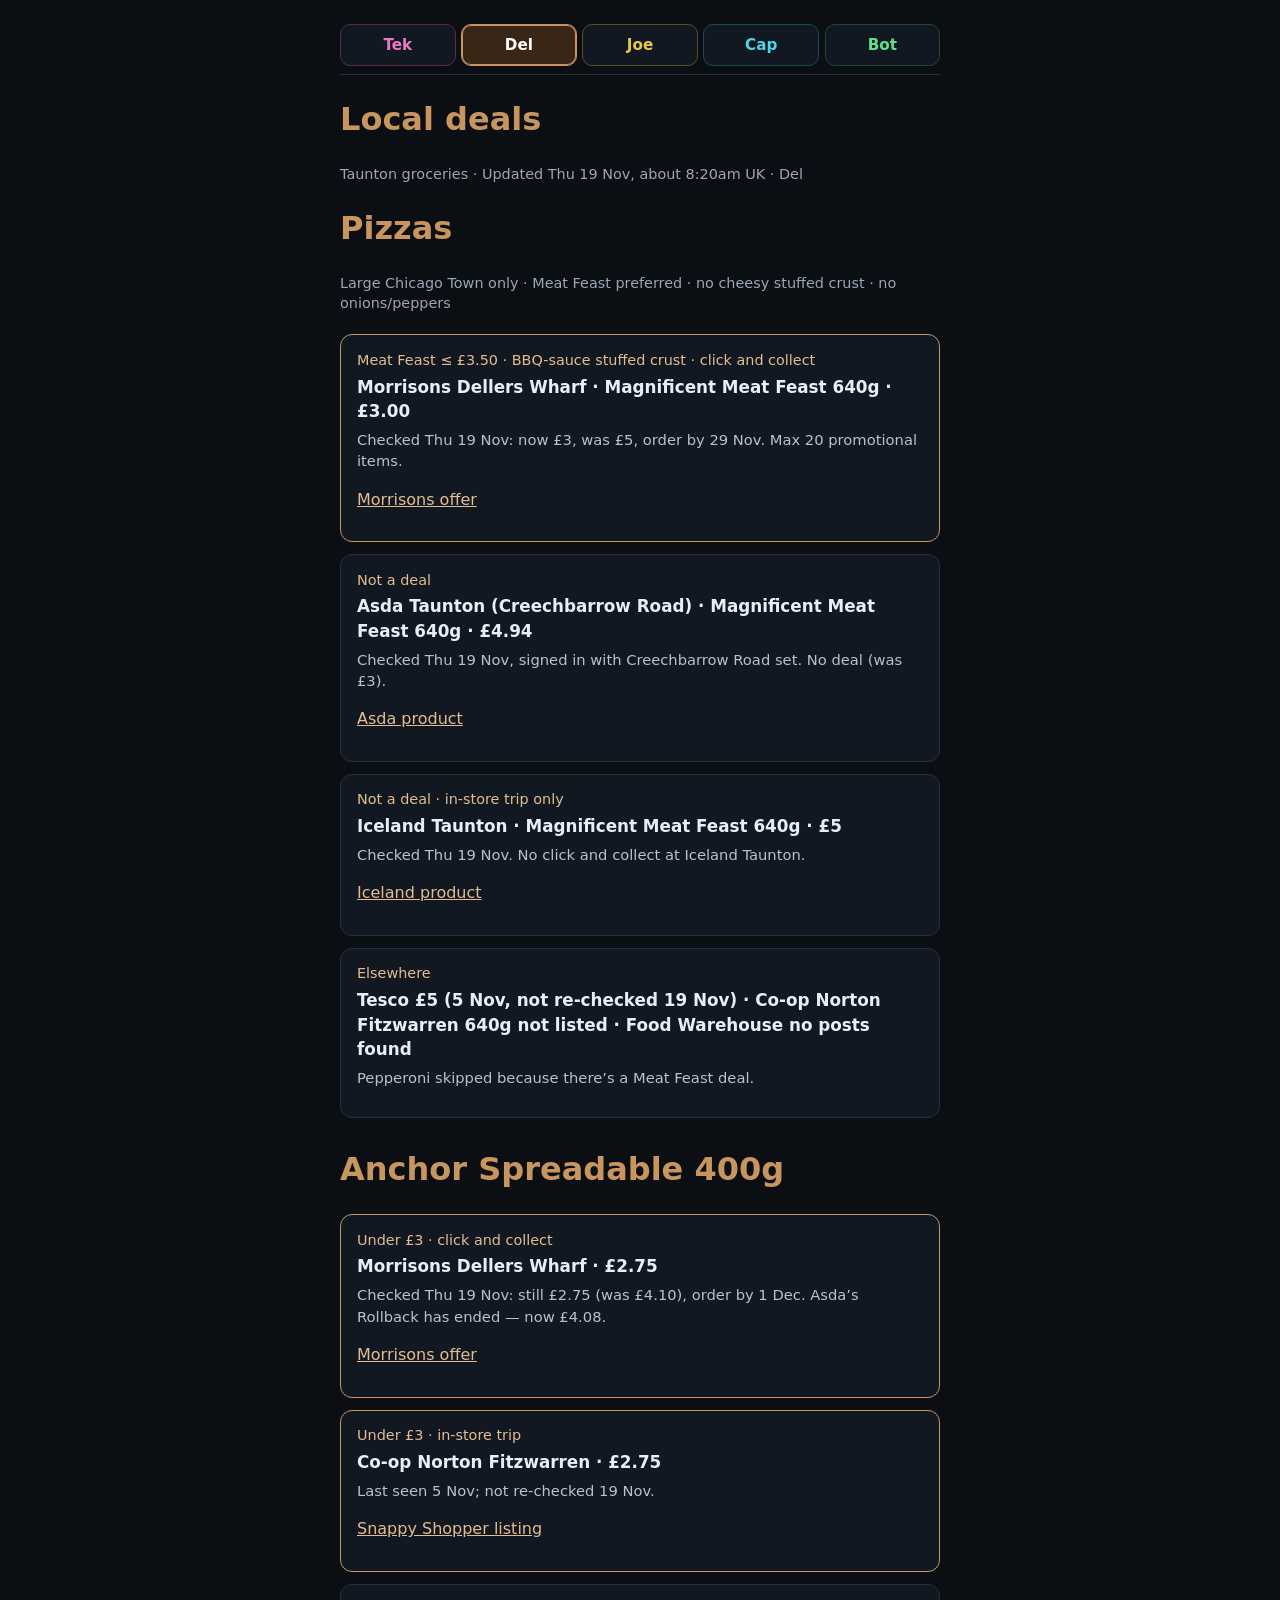
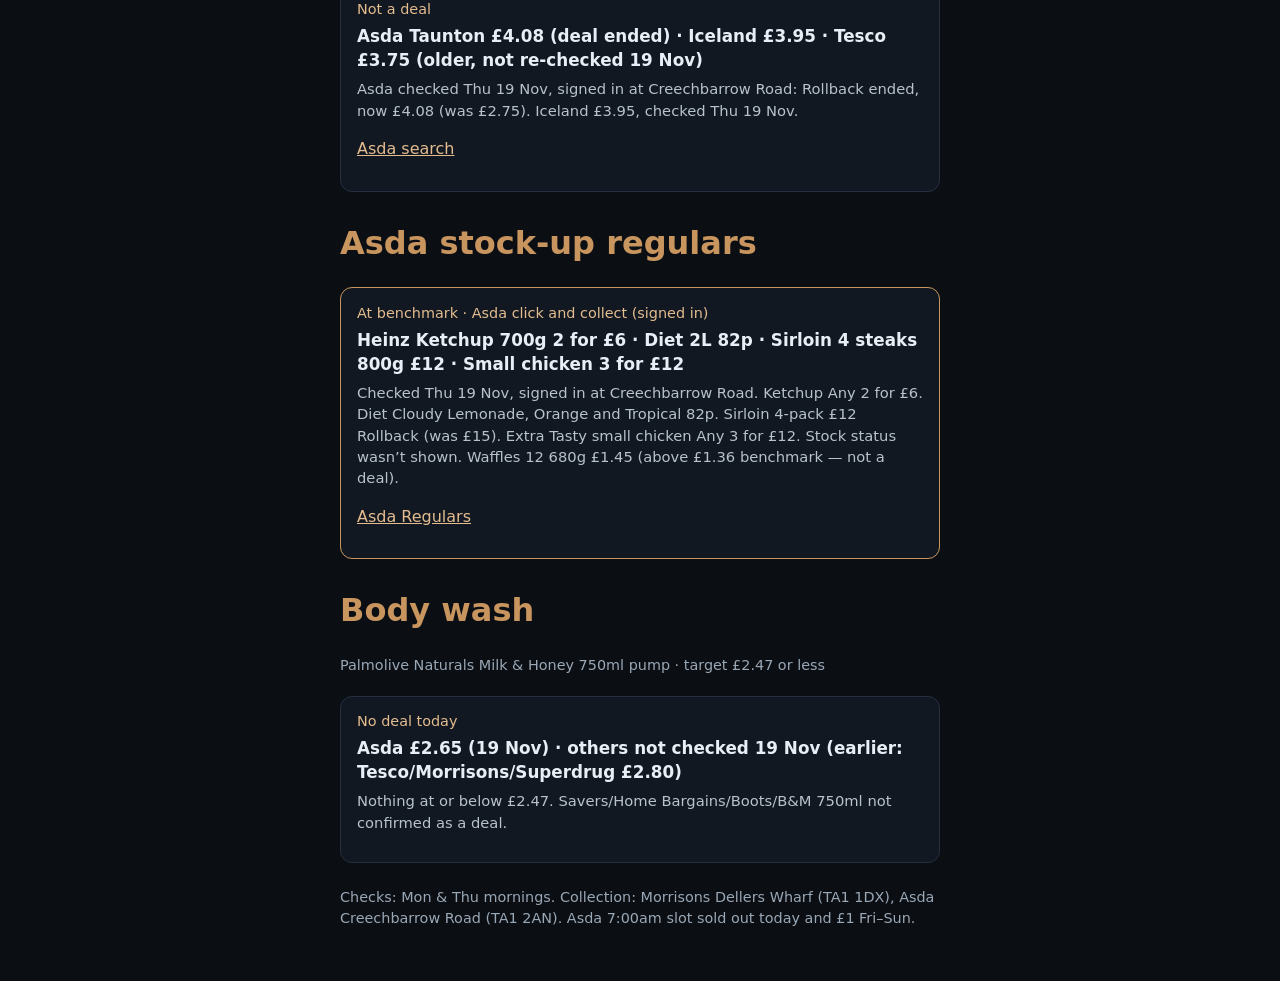
==== commit aef16e2a: "Del: deals update Thu 19 Nov" ====
--- a/bob.html
+++ b/bob.html
@@ -17,7 +17,7 @@
     </nav>
 
     <h1>Local deals</h1>
-    <p class="meta">Taunton groceries · Updated Mon 16 Nov, about 8:25am UK · Del</p>
+    <p class="meta">Taunton groceries · Updated Thu 19 Nov, about 8:20am UK · Del</p>
 
     <h1 style="margin-top:1.25rem">Pizzas</h1>
     <p class="meta">Large Chicago Town only · Meat Feast preferred · no cheesy stuffed crust · no onions/peppers</p>
@@ -25,27 +25,27 @@
     <div class="card soon">
       <div class="when">Meat Feast ≤ £3.50 · BBQ-sauce stuffed crust · click and collect</div>
       <div class="title">Morrisons Dellers Wharf · Magnificent Meat Feast 640g · £3.00</div>
-      <p class="note">Checked Mon 16 Nov: now £3, was £5, order by 29 Nov. Max 20 promotional items.</p>
+      <p class="note">Checked Thu 19 Nov: now £3, was £5, order by 29 Nov. Max 20 promotional items.</p>
       <p><a href="https://groceries.morrisons.com/offers/now-3-was-5/1011061161">Morrisons offer</a></p>
     </div>
 
     <div class="card">
       <div class="when">Not a deal</div>
       <div class="title">Asda Taunton (Creechbarrow Road) · Magnificent Meat Feast 640g · £4.94</div>
-      <p class="note">Checked Mon 16 Nov, signed in with Creechbarrow Road set. No deal (was £3).</p>
+      <p class="note">Checked Thu 19 Nov, signed in with Creechbarrow Road set. No deal (was £3).</p>
       <p><a href="https://www.asda.com/groceries/product/frozen-takeaway-stuffed-crust-pizza/chicago-town-takeaway-stuffed-crust-magnificent-meat-feast-large-pizza-640g/9142221">Asda product</a></p>
     </div>
 
     <div class="card">
       <div class="when">Not a deal · in-store trip only</div>
       <div class="title">Iceland Taunton · Magnificent Meat Feast 640g · £5</div>
-      <p class="note">Checked Mon 16 Nov. No click and collect at Iceland Taunton.</p>
+      <p class="note">Checked Thu 19 Nov. No click and collect at Iceland Taunton.</p>
       <p><a href="https://www.iceland.co.uk/p/chicago-town-takeaway-stuffed-crust-magnificent-meat-feast-large-pizza-640g/102921.html">Iceland product</a></p>
     </div>
 
     <div class="card">
       <div class="when">Elsewhere</div>
-      <div class="title">Tesco £5 (5 Nov, not re-checked 16 Nov) · Co-op Norton Fitzwarren 640g not listed · Food Warehouse no posts found</div>
+      <div class="title">Tesco £5 (5 Nov, not re-checked 19 Nov) · Co-op Norton Fitzwarren 640g not listed · Food Warehouse no posts found</div>
       <p class="note">Pepperoni skipped because there’s a Meat Feast deal.</p>
     </div>
 
@@ -53,28 +53,30 @@
 
     <div class="card soon">
       <div class="when">Under £3 · click and collect</div>
-      <div class="title">Asda Taunton £2.75 (Rollback) · Morrisons Dellers Wharf £2.75</div>
-      <p class="note">Asda £2.75 Rollback (was £4.08) confirmed Mon 16 Nov, signed in. Morrisons £2.75 (was £4.10), order by 1 Dec.</p>
-      <p><a href="https://www.asda.com/groceries/search/anchor%20spreadable">Asda search</a> · <a href="https://groceries.morrisons.com/offers/now-2-75-was-4-10/1010943844">Morrisons offer</a></p>
+      <div class="title">Morrisons Dellers Wharf · £2.75</div>
+      <p class="note">Checked Thu 19 Nov: still £2.75 (was £4.10), order by 1 Dec. Asda’s Rollback has ended — now £4.08.</p>
+      <p><a href="https://groceries.morrisons.com/offers/now-2-75-was-4-10/1010943844">Morrisons offer</a></p>
     </div>
 
     <div class="card soon">
       <div class="when">Under £3 · in-store trip</div>
       <div class="title">Co-op Norton Fitzwarren · £2.75</div>
-      <p class="note">Last seen 5 Nov; not re-checked 16 Nov.</p>
+      <p class="note">Last seen 5 Nov; not re-checked 19 Nov.</p>
       <p><a href="https://www.snappyshopper.co.uk/stores/southern-co-op-norton-fitzwarren-4806/category/butter-spreads-886159/menuItem/anchor-spreadable-400g-20778064">Snappy Shopper listing</a></p>
     </div>
 
     <div class="card">
       <div class="when">Not a deal</div>
-      <div class="title">Iceland £3.95 · Tesco £3.75 (older, not re-checked 16 Nov)</div>
+      <div class="title">Asda Taunton £4.08 (deal ended) · Iceland £3.95 · Tesco £3.75 (older, not re-checked 19 Nov)</div>
+      <p class="note">Asda checked Thu 19 Nov, signed in at Creechbarrow Road: Rollback ended, now £4.08 (was £2.75). Iceland £3.95, checked Thu 19 Nov.</p>
+      <p><a href="https://www.asda.com/groceries/search/anchor%20spreadable">Asda search</a></p>
     </div>
 
     <h1 style="margin-top:1.75rem">Asda stock-up regulars</h1>
     <div class="card soon">
       <div class="when">At benchmark · Asda click and collect (signed in)</div>
-      <div class="title">Heinz Ketchup 700g 2 for £6 · Diet 2L 82p · Sirloin 4 steaks 800g £12 (out of stock) · Small chicken 3 for £12 (out of stock)</div>
-      <p class="note">Checked Mon 16 Nov, signed in at Creechbarrow Road. Ketchup Any 2 for £6. Diet Cloudy Lemonade, Orange and Tropical 82p. Sirloin 4-pack £12 Rollback (was £15), out of stock. Extra Tasty small chicken Any 3 for £12, out of stock. Waffles 12 680g £1.45 (above £1.36 benchmark — not a deal).</p>
+      <div class="title">Heinz Ketchup 700g 2 for £6 · Diet 2L 82p · Sirloin 4 steaks 800g £12 · Small chicken 3 for £12</div>
+      <p class="note">Checked Thu 19 Nov, signed in at Creechbarrow Road. Ketchup Any 2 for £6. Diet Cloudy Lemonade, Orange and Tropical 82p. Sirloin 4-pack £12 Rollback (was £15). Extra Tasty small chicken Any 3 for £12. Stock status wasn’t shown. Waffles 12 680g £1.45 (above £1.36 benchmark — not a deal).</p>
       <p><a href="https://www.asda.com/groceries/favourites-lists/regulars">Asda Regulars</a></p>
     </div>
 
@@ -82,11 +84,11 @@
     <p class="meta">Palmolive Naturals Milk &amp; Honey 750ml pump · target £2.47 or less</p>
     <div class="card">
       <div class="when">No deal today</div>
-      <div class="title">Asda £2.65 (16 Nov) · others not checked 16 Nov (earlier: Tesco/Morrisons/Superdrug £2.80)</div>
+      <div class="title">Asda £2.65 (19 Nov) · others not checked 19 Nov (earlier: Tesco/Morrisons/Superdrug £2.80)</div>
       <p class="note">Nothing at or below £2.47. Savers/Home Bargains/Boots/B&amp;M 750ml not confirmed as a deal.</p>
     </div>
 
-    <p class="meta" style="margin-top:1.5rem">Checks: Mon &amp; Thu mornings. Collection: Morrisons Dellers Wharf (TA1 1DX), Asda Creechbarrow Road (TA1 2AN). Asda 7:00am slot sold out today; 50p for the next three days.</p>
+    <p class="meta" style="margin-top:1.5rem">Checks: Mon &amp; Thu mornings. Collection: Morrisons Dellers Wharf (TA1 1DX), Asda Creechbarrow Road (TA1 2AN). Asda 7:00am slot sold out today and £1 Fri–Sun.</p>
   </div>
 </body>
 </html>
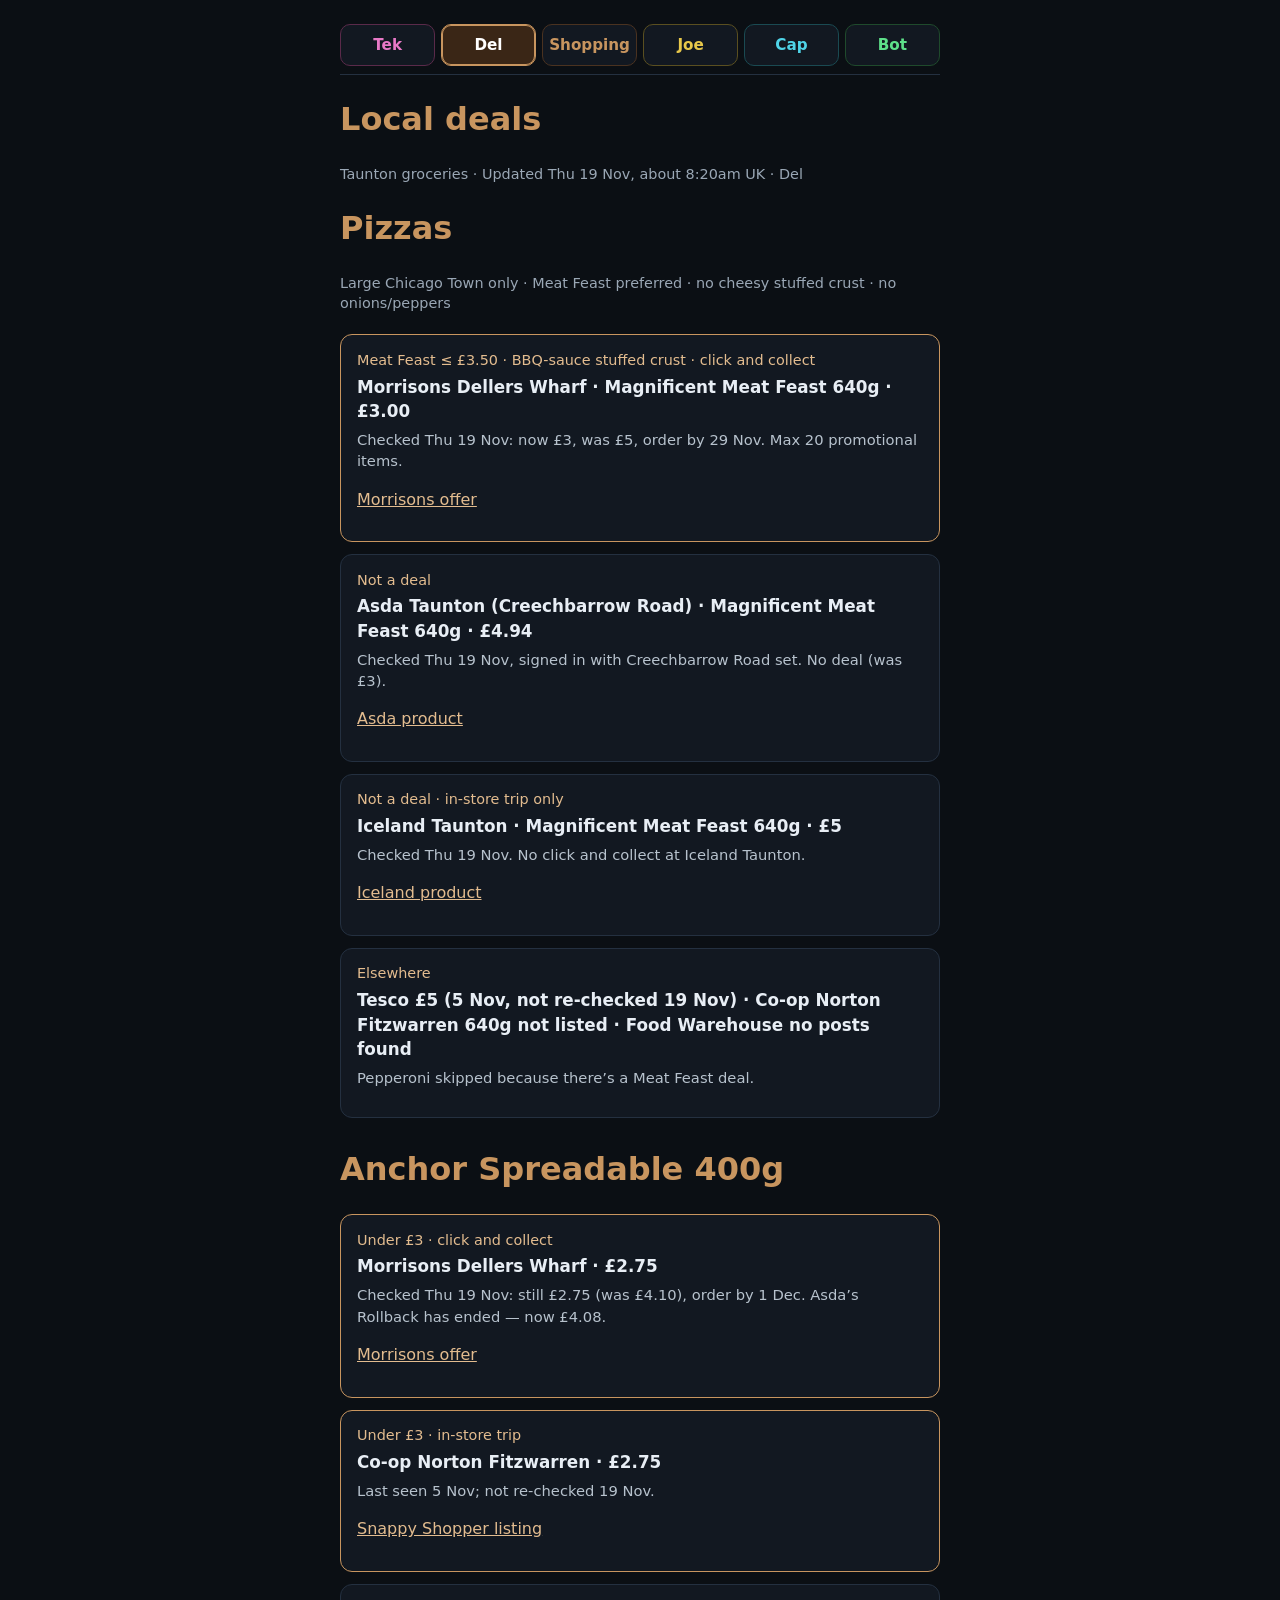
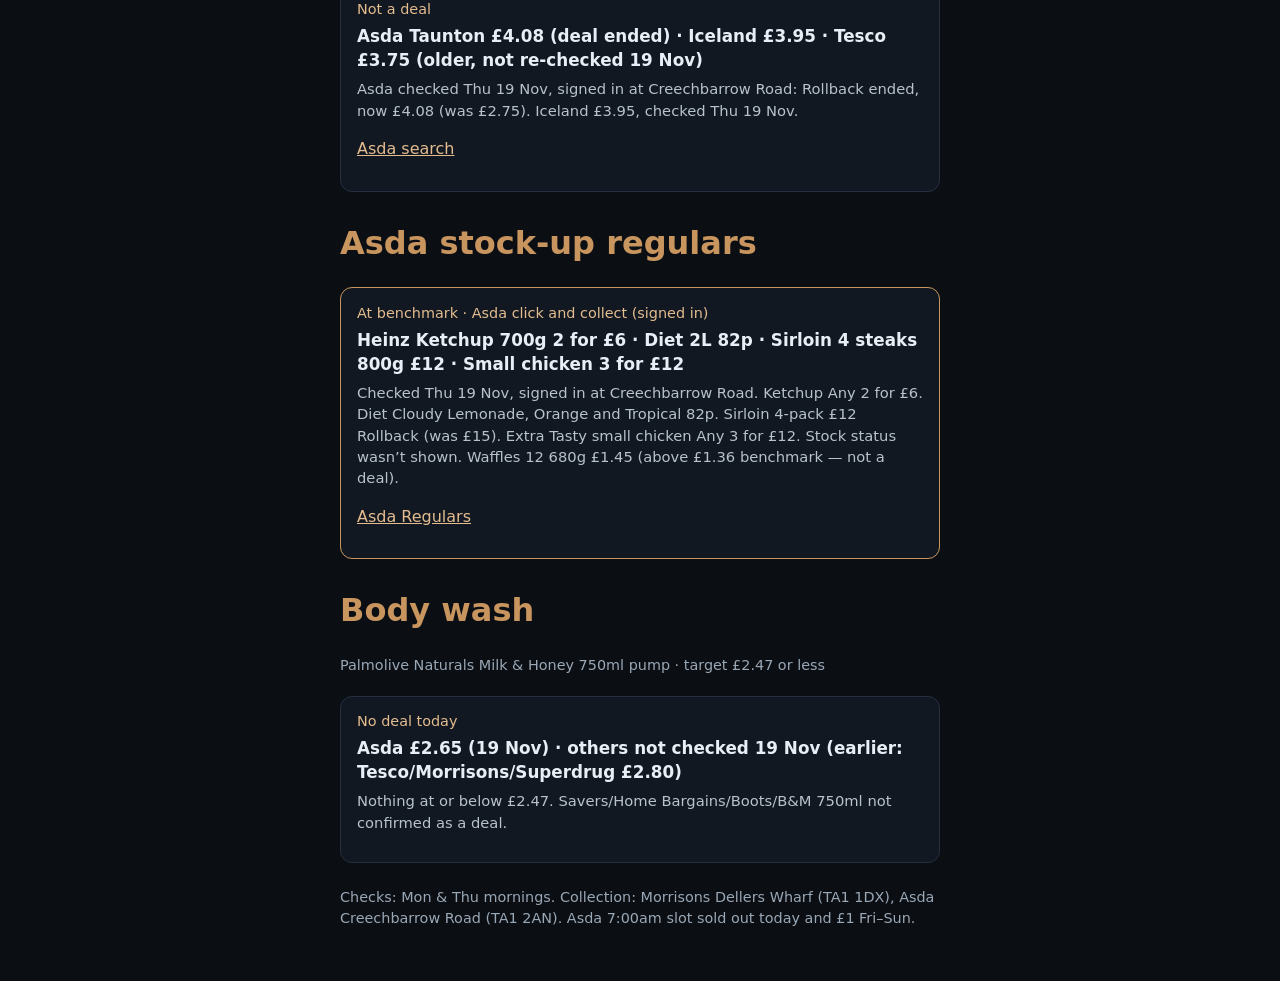
==== commit deb6432f: "Del: add shopping list page" ====
--- a/bob.html
+++ b/bob.html
@@ -11,6 +11,7 @@
     <nav class="tabs" aria-label="Bots">
       <a class="tek" href="tek.html">Tek</a>
       <a class="bob active" href="bob.html">Del</a>
+      <a class="list" href="shopping.html">Shopping</a>
       <a class="joe" href="joe.html">Joe</a>
       <a class="cap" href="cap.html">Cap</a>
       <a class="bot" href="bot.html">Bot</a>
--- a/styles.css
+++ b/styles.css
@@ -15,6 +15,7 @@
 }
 .tabs {
   display: flex;
+  flex-wrap: wrap;
   gap: 0.35rem;
   position: sticky;
   top: 0;
@@ -112,3 +113,11 @@
 body.page-bot .event.soon, body.page-bot .card.highlight { border-color: #5ee08a; }
 body.page-bot .when { color: #a3f0bd; }
 body.page-bot a { color: #a3f0bd; }
+
+.tabs a.list { color: #c8955f; border-color: #4a3220; }
+.tabs a.active.list {
+  color: #fff;
+  background: #3a2616;
+  border-color: #c8955f;
+  box-shadow: 0 0 0 1px #c8955f inset;
+}
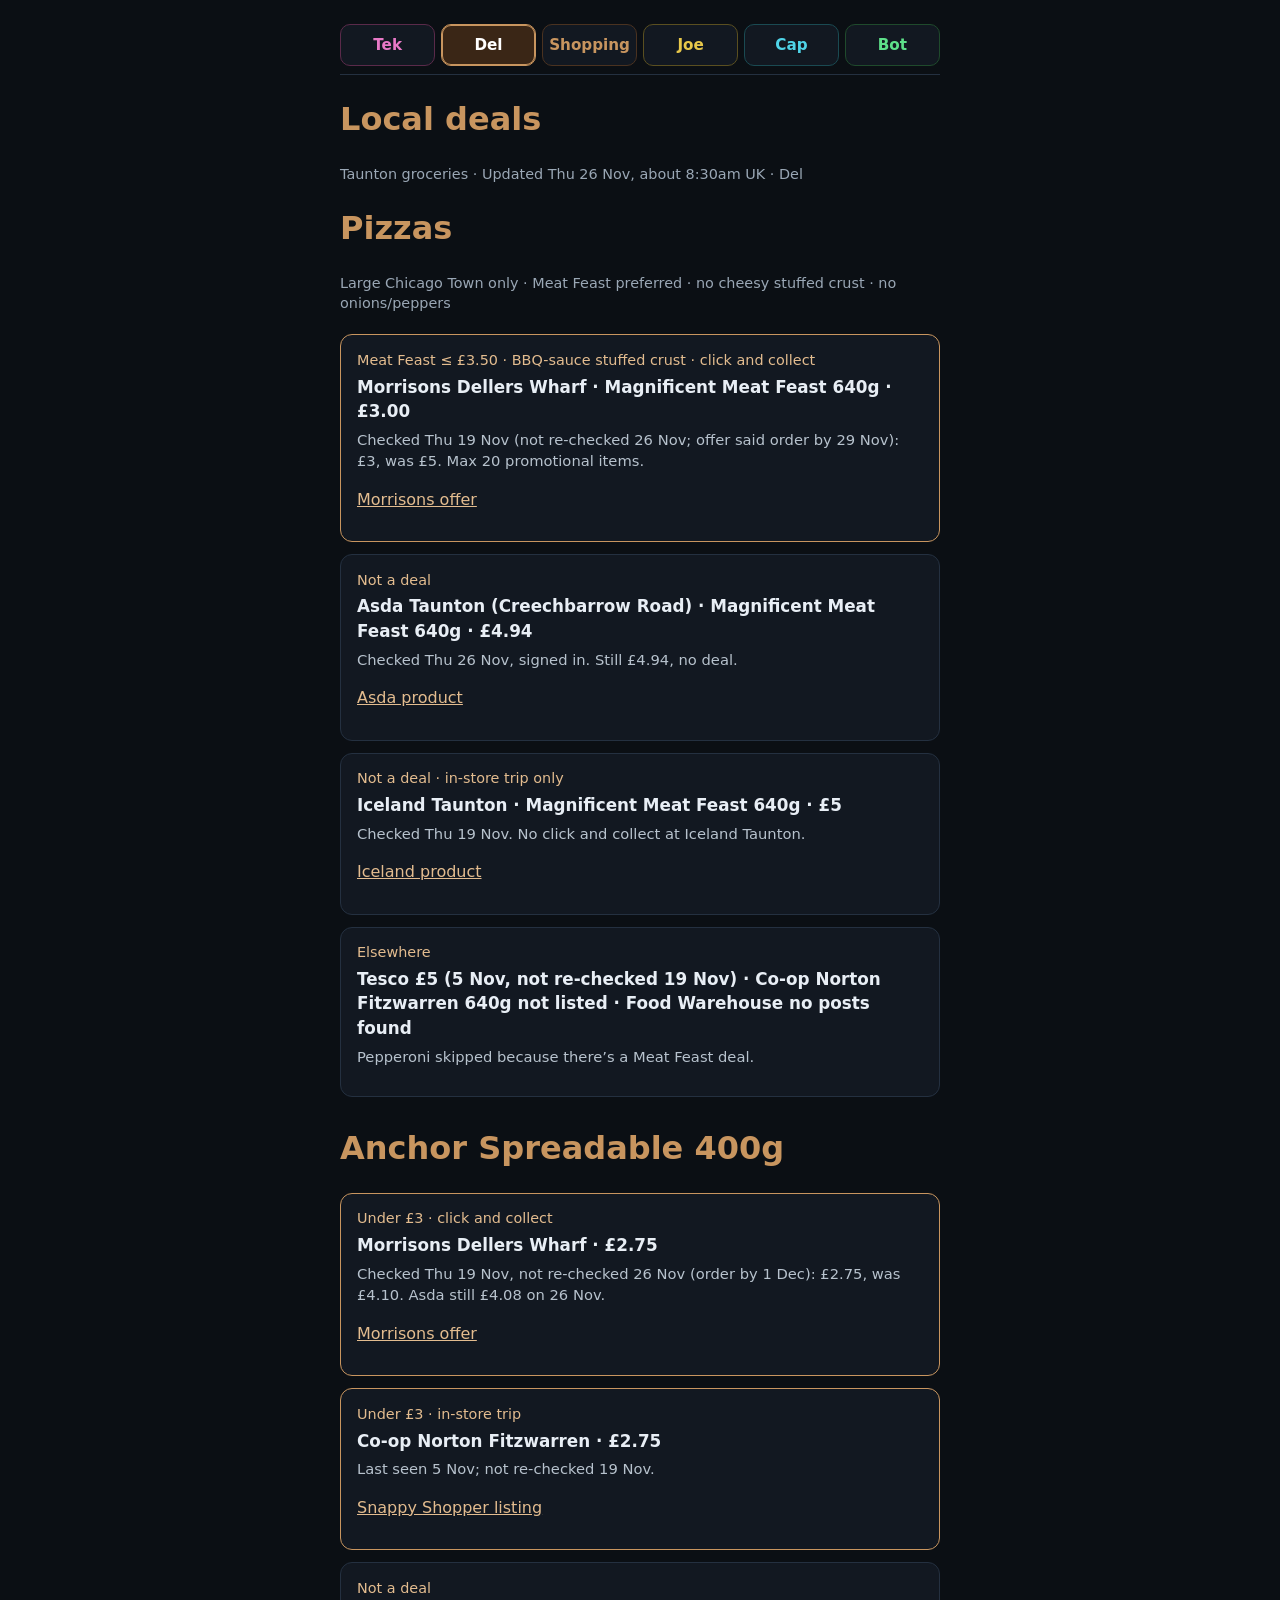
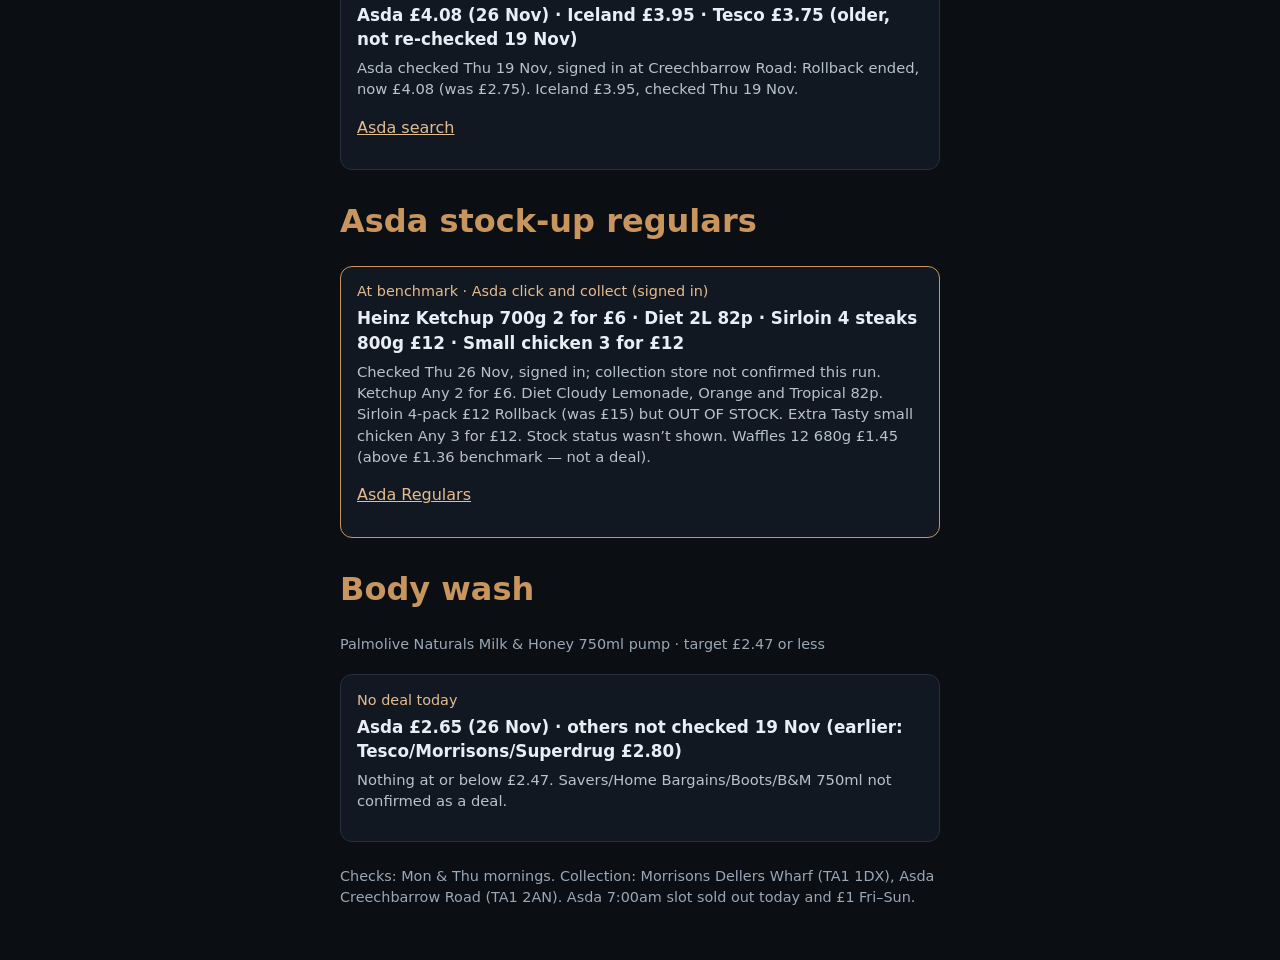
==== commit ab70ba76: "Del: deals update 26 Nov" ====
--- a/bob.html
+++ b/bob.html
@@ -18,7 +18,7 @@
     </nav>
 
     <h1>Local deals</h1>
-    <p class="meta">Taunton groceries · Updated Thu 19 Nov, about 8:20am UK · Del</p>
+    <p class="meta">Taunton groceries · Updated Thu 26 Nov, about 8:30am UK · Del</p>
 
     <h1 style="margin-top:1.25rem">Pizzas</h1>
     <p class="meta">Large Chicago Town only · Meat Feast preferred · no cheesy stuffed crust · no onions/peppers</p>
@@ -26,14 +26,14 @@
     <div class="card soon">
       <div class="when">Meat Feast ≤ £3.50 · BBQ-sauce stuffed crust · click and collect</div>
       <div class="title">Morrisons Dellers Wharf · Magnificent Meat Feast 640g · £3.00</div>
-      <p class="note">Checked Thu 19 Nov: now £3, was £5, order by 29 Nov. Max 20 promotional items.</p>
+      <p class="note">Checked Thu 19 Nov (not re-checked 26 Nov; offer said order by 29 Nov): £3, was £5. Max 20 promotional items.</p>
       <p><a href="https://groceries.morrisons.com/offers/now-3-was-5/1011061161">Morrisons offer</a></p>
     </div>
 
     <div class="card">
       <div class="when">Not a deal</div>
       <div class="title">Asda Taunton (Creechbarrow Road) · Magnificent Meat Feast 640g · £4.94</div>
-      <p class="note">Checked Thu 19 Nov, signed in with Creechbarrow Road set. No deal (was £3).</p>
+      <p class="note">Checked Thu 26 Nov, signed in. Still £4.94, no deal.</p>
       <p><a href="https://www.asda.com/groceries/product/frozen-takeaway-stuffed-crust-pizza/chicago-town-takeaway-stuffed-crust-magnificent-meat-feast-large-pizza-640g/9142221">Asda product</a></p>
     </div>
 
@@ -55,7 +55,7 @@
     <div class="card soon">
       <div class="when">Under £3 · click and collect</div>
       <div class="title">Morrisons Dellers Wharf · £2.75</div>
-      <p class="note">Checked Thu 19 Nov: still £2.75 (was £4.10), order by 1 Dec. Asda’s Rollback has ended — now £4.08.</p>
+      <p class="note">Checked Thu 19 Nov, not re-checked 26 Nov (order by 1 Dec): £2.75, was £4.10. Asda still £4.08 on 26 Nov.</p>
       <p><a href="https://groceries.morrisons.com/offers/now-2-75-was-4-10/1010943844">Morrisons offer</a></p>
     </div>
 
@@ -68,7 +68,7 @@
 
     <div class="card">
       <div class="when">Not a deal</div>
-      <div class="title">Asda Taunton £4.08 (deal ended) · Iceland £3.95 · Tesco £3.75 (older, not re-checked 19 Nov)</div>
+      <div class="title">Asda £4.08 (26 Nov) · Iceland £3.95 · Tesco £3.75 (older, not re-checked 19 Nov)</div>
       <p class="note">Asda checked Thu 19 Nov, signed in at Creechbarrow Road: Rollback ended, now £4.08 (was £2.75). Iceland £3.95, checked Thu 19 Nov.</p>
       <p><a href="https://www.asda.com/groceries/search/anchor%20spreadable">Asda search</a></p>
     </div>
@@ -77,7 +77,7 @@
     <div class="card soon">
       <div class="when">At benchmark · Asda click and collect (signed in)</div>
       <div class="title">Heinz Ketchup 700g 2 for £6 · Diet 2L 82p · Sirloin 4 steaks 800g £12 · Small chicken 3 for £12</div>
-      <p class="note">Checked Thu 19 Nov, signed in at Creechbarrow Road. Ketchup Any 2 for £6. Diet Cloudy Lemonade, Orange and Tropical 82p. Sirloin 4-pack £12 Rollback (was £15). Extra Tasty small chicken Any 3 for £12. Stock status wasn’t shown. Waffles 12 680g £1.45 (above £1.36 benchmark — not a deal).</p>
+      <p class="note">Checked Thu 26 Nov, signed in; collection store not confirmed this run. Ketchup Any 2 for £6. Diet Cloudy Lemonade, Orange and Tropical 82p. Sirloin 4-pack £12 Rollback (was £15) but OUT OF STOCK. Extra Tasty small chicken Any 3 for £12. Stock status wasn’t shown. Waffles 12 680g £1.45 (above £1.36 benchmark — not a deal).</p>
       <p><a href="https://www.asda.com/groceries/favourites-lists/regulars">Asda Regulars</a></p>
     </div>
 
@@ -85,7 +85,7 @@
     <p class="meta">Palmolive Naturals Milk &amp; Honey 750ml pump · target £2.47 or less</p>
     <div class="card">
       <div class="when">No deal today</div>
-      <div class="title">Asda £2.65 (19 Nov) · others not checked 19 Nov (earlier: Tesco/Morrisons/Superdrug £2.80)</div>
+      <div class="title">Asda £2.65 (26 Nov) · others not checked 19 Nov (earlier: Tesco/Morrisons/Superdrug £2.80)</div>
       <p class="note">Nothing at or below £2.47. Savers/Home Bargains/Boots/B&amp;M 750ml not confirmed as a deal.</p>
     </div>
 
